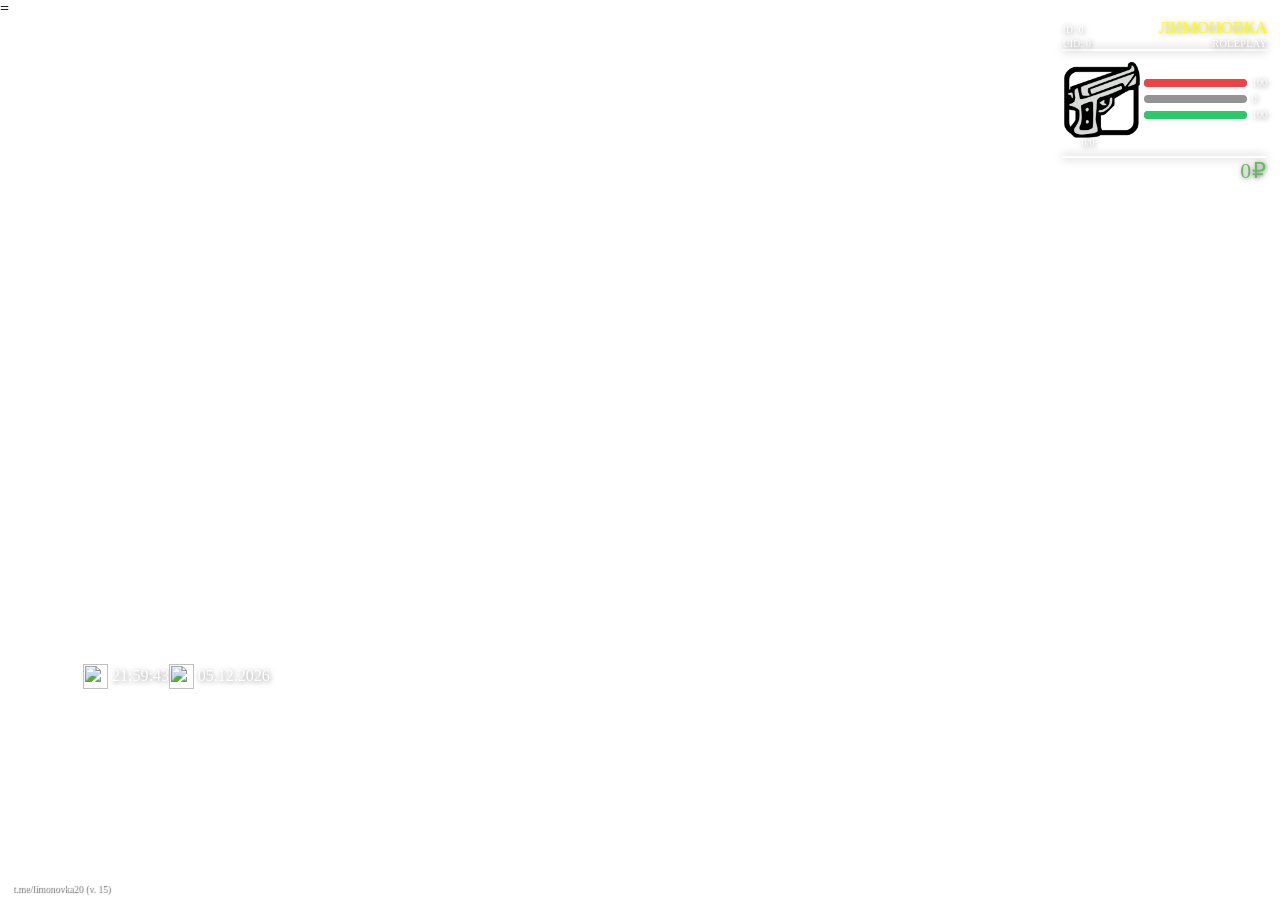
==== index.html @ 5bd0c2cc "Rename index.htm to index.html" ====
﻿=<!DOCTYPE html>
<html>
<head>
	<meta charset="utf-8">
    <link rel="stylesheet" href="style.css">
    <style>
        .hud-server-name-block { display: flex; flex-direction: column; align-items: stretch; flex: 1; }
        .hud-server-row { display: flex; align-items: baseline; justify-content: space-between; gap: 0.5vw; }
        .hud-server-id, .hud-server-uid { font-family: 'Font 700'; font-size: 0.75vw; color: #fff; text-shadow: 1px 1px 5px rgba(0,0,0,0.5); letter-spacing: 0.3px; text-align: left; flex-shrink: 0; }
        .hud-server-name { text-align: right; }
        .hud-server-number { text-align: right; }
    </style>
</head>
<body>
    <div class="hud-server-datetime">
        <div class="hud-server-time">
            <img src="img/time.png" width="25px">
            <div id="server-time">22:35</div>
        </div>
        <div class="hud-server-time">
            <img src="img/date.png" width="25px">
            <div id="server-date">10.01.2023</div>
        </div>
    </div>
    <div class="hud-container">
        <div class="hud-one-line">
            <div class="hud-server-name-block">
                <div class="hud-server-row">
                    <div id="server-id" class="hud-server-id">ID: 0</div>
                    <div class="hud-server-name">Лимоновка</div>
                </div>
                <div class="hud-server-row">
                    <div id="server-uid" class="hud-server-uid">UID: 0</div>
                    <div class="hud-server-number">ROLEPLAY</div>
                </div>
            </div>
        </div>
        <div class="hud-line"></div>
        <div class="hud-two-line">
            <div>
                <img id="fist" class="hud-server-fist" src="img/guns/24.png" width="80px">
                <div id="ammo_value_source" style="display: none;"></div>
                <div id="ammo_value" style="display: block;">0/0</div>
            </div>
            <div>
                <div class="progress-bar">
                    <progress id="hp_progress" value="100" max="100"></progress>
                    <div id="hp_value">100</div>
                </div>    
                <div class="progress-bar">
                    <progress id="arm_progress" value="0" max="100"></progress>
                    <div id="arm_value">0</div>
                </div>  
                <div class="progress-bar">
                    <progress id="run_progress" value="100" max="100"></progress>
                    <div id="run_value">100</div>
                </div>                  
            </div>
        </div>
        <div class="hud-line" style="margin-top: 15px;"></div>
        <div id="hud-money" class="hud-money">0₽</div>

        <div id="suspect-block" class="hud-suspect-block" style="display: none;">
            <div class="hud-suspect-text">Вы в розыске</div>
            <div class="hud-suspect-wanted">
                <img id="wanted_5" style="opacity: 0.5" src="img/wanted.png" width="25px">
                <img id="wanted_4" style="opacity: 0.5" src="img/wanted.png" width="25px">
                <img id="wanted_3" style="opacity: 0.5" src="img/wanted.png" width="25px">
                <img id="wanted_2" style="opacity: 0.5" src="img/wanted.png" width="25px">
                <img id="wanted_1" style="opacity: 0.5" src="img/wanted.png" width="25px">
                <img id="wanted_0" style="opacity: 0.5" src="img/wanted.png" width="25px">
            </div>
        </div>
    </div>
    <div id="server-info">t.me/limonovka20 (v. 15)</div>
    <div id="kill_list" class="kill-list" style="display: none;"></div>

    <script>
        function setText(id, text) {
            var el = document.getElementById(id);
            if (el) el.innerText = text;
        }

        function setProgress(id, value, max) {
            var el = document.getElementById(id);
            if (el) {
                el.value = value;
                if (max) el.max = max;
            }
        }

        function add_kill_list_item(name1, gunId, name2) {
            var count = document.getElementsByClassName('kill-list-item').length;
            if(count >= 5) {
                var first = document.getElementsByClassName('kill-list-item')[0];
                if(first) first.remove();
            }
            var frame = document.getElementsByClassName("kill-list")[0];
            if (!frame) return;
            var item = document.createElement('div');
            item.className = "kill-list-item";
            frame.append(item);

            var name_1 = document.createElement('div');
            name_1.innerHTML = name1 || "Неизвестный";
            name_1.className = "kill-list-player";
            item.append(name_1);

            var gun = document.createElement('img');
            gun.src = `img/guns/guns/${gunId || 0}.png`;
            gun.className = "kill-list-img";
            item.append(gun);

            var name_2 = document.createElement('div');
            name_2.innerHTML = name2 || "Неизвестный";
            name_2.className = "kill-list-player";
            item.append(name_2);
        }

        setInterval(function () {
            var d = new Date();
            var month = d.getMonth() + 1;
            setText("server-date", d.getDate().toString().padStart(2, '0') + "." + month.toString().padStart(2, '0') + "." + d.getFullYear());
            setText("server-time", d.getHours().toString().padStart(2, '0') + ":" + d.getMinutes().toString().padStart(2, '0') + ":" + d.getSeconds().toString().padStart(2, '0'));
        }, 500);

        try { cef.emit("game:hud:setComponentVisible", "interface", false); } catch(e) {}

        cef.on("update-player-info", (version, id, uid) => {
            setText("server-id", `ID: ${id}`);
            setText("server-uid", `UID: ${uid}`);
            setText("server-info", `t.me/limonovka20 (v. ${version})`);
        });

        cef.on("game:data:playerStats", (hp, max_hp, arm, breath, wanted, weapon, ammo, max_ammo, money, speed) => {
            setProgress("hp_progress", hp, max_hp || 100);
            setText("hp_value", Math.round(hp));
            setProgress("arm_progress", arm, 100);
            setText("arm_value", Math.round(arm));
            setText("hud-money", `${money}₽`);

            var fistImg = document.getElementById("fist");
            if (fistImg) fistImg.src = `img/guns/${weapon || 0}.png`;

            if (ammo > 0) {
                var srcEl = document.getElementById("ammo_value_source");
                var valEl = document.getElementById("ammo_value");
                if (srcEl) srcEl.style.display = "none";
                if (valEl) {
                    valEl.style.display = "block";
                    valEl.innerText = `${ammo} / ${max_ammo}`;
                }
            } else {
                var srcEl = document.getElementById("ammo_value_source");
                var valEl = document.getElementById("ammo_value");
                if (srcEl) srcEl.style.display = "block";
                if (valEl) valEl.style.display = "none";
            }

            var suspectBlock = document.getElementById("suspect-block");
            if (wanted > 0) {
                if (suspectBlock) suspectBlock.style.display = "block";
                for (var i = 0; i < 6; i++) {
                    var wImg = document.getElementById(`wanted_${i}`);
                    if (wImg) wImg.style.opacity = (i < wanted) ? "1" : "0.5";
                }
            } else {
                if (suspectBlock) suspectBlock.style.display = "none";
            }
        });

        cef.on("set-hud-run", (value) => {
            setProgress("run_progress", value, 100);
            setText("run_value", Math.round(value));
        });

        cef.on("show_kill_list", () => {
            var el = document.getElementById("kill_list");
            if (el) el.style.display = "block";
        });

        cef.on("hide_kill_list", () => {
            var el = document.getElementById("kill_list");
            if (el) el.style.display = "none";
        });

        cef.on("insert-to-kill", (name1, gunid, name2) => {
            add_kill_list_item(name1, gunid, name2);
        });

        cef.on("clear-kill-list", () => {
            var items = document.querySelectorAll('.kill-list-item');
            items.forEach(e => e.remove());
        });
    </script>
</body>
</html>
---- style.css ----
@font-face {
    font-family: 'Font 700';
    src: url('MuseoSansCyrl-700.ttf') format('truetype');
    font-style: normal;
}

@font-face {
    font-family: 'MuseoSansCyrl-700Italic';
    src: url('MuseoSansCyrl-700Italic.ttf') format('truetype');
    font-style: italic;
}

@font-face {
    font-family: 'Font 900';
    src: url('MuseoSansCyrl-900.ttf') format('truetype');
    font-style: normal;
}

@font-face {
    font-family: 'Gilroy-SemiboldItalic';
    src: url('Gilroy-SemiboldItalic.ttf') format('truetype');
    font-style: italic;    
}

body {
    /* background-color: #888; */
}

* {
    padding: 0;
    margin: 0;
    box-sizing: border-box;
}

.hud-container {
    margin-left: auto;
    margin-right: 1vw;
    width: 16vw;
}

.hud-one-line {
    display: flex;
    align-items: center;
    justify-content: space-between;
    width: 100%;
    gap: 0.5vw;
}

.hud-server-name {
    font-family: 'Font 900';
    font-size: 1.3vw;
    text-transform: uppercase;
    color: #ffff00;
    text-shadow: 1px 1px 5px rgba(0,0,0,0.35);
}

.hud-server-number {
    text-align: left;
    text-transform: uppercase;
    font-family: 'Font 700';
    font-size: 0.9vw;
    color: #fff;
    text-shadow: 1px 1px 5px rgba(0,0,0,0.5);
    letter-spacing: 0.3px;
}

.hud-server-roleplay {
    text-align: right;
    text-transform: uppercase;
    font-family: 'Font 700';
    color: #fff;
    text-shadow: 1px 1px 5px rgba(0,0,0,0.5);
    letter-spacing: 0.3px;
}

.hud-line {
    background-color: rgba(255, 255, 255, 0.411);
    width: 100%;
    height: 2px;
    box-shadow: 0px 0px 10px rgba(0,0,0,0.4);
}

.hud-two-line {
    margin-top: 10px;
    display: flex;
    align-items: center;
    justify-content: space-between;    
}

progress {
    background: rgba(0, 0, 0, 0.001);
    height: 8px;
    width: 9vw;
	border-radius: 10px;
}

progress::-webkit-progress-bar {
	background: rgba(0, 0, 0, 0.425);
	border-radius: 10px;
}

progress::-webkit-progress-value {
    background-color: #f04245;
	border-radius: 10px;
}

.progress-bar {
	border-radius: 10px;
    display: flex;
    align-items: center;
    margin-bottom: 5px;
}

#arm_progress::-webkit-progress-value {
	background-color: #fff;
}

#run_progress::-webkit-progress-value {
    background-color: #2bca68;
}

#hp_value, #arm_value, #run_value {
    padding-left: 5px;
    font-family: 'MuseoSansCyrl-700Italic';
    font-size: 0.8vw;
    color: #fff;
    text-shadow: 1px 1px 5px rgba(0,0,0,0.5);
}

#ammo_value {
    font-family: 'MuseoSansCyrl-700Italic';
    font-size: 0.8vw;
    position: absolute;
    margin-left: 1%;
    margin-top: -0.3%;
    color: #fff;    
    text-align: center;
    text-shadow: 1px 1px 5px rgba(0,0,0,0.5);
}

#ammo_value_source {
    position: absolute;
    margin-left: 1.5%;
    margin-top: -0.3%;
    background-image: url(img/0.png); 
    background-size: 20px; 
    width: 20px; 
    height: 20px; 
    background-repeat: none;
}

.hud-money {
    font-family: 'Gilroy-SemiboldItalic';
    color: #69b761;
    font-size: 1.7vw;
    text-shadow: 1px 1px 5px rgba(0,0,0,0.5);
    letter-spacing: 1px;
    text-align: right;
}

.hud-suspect-block {
    margin-top: 15px;
    font-family: 'Gilroy-SemiboldItalic';
    color: #fff;
    background-color: rgba(0, 0, 0, 0.425);
    padding: 10px;
    display: flex;
    justify-content: space-between;
    align-items: center;
}

.hud-server-datetime {
    position: absolute;
    bottom: 23.5%;
    left: 6.5%;
    text-shadow: 1px 1px 5px rgba(0,0,0,0.5);
    display: flex;
    color: #fff;
    width: 11.5vw;
    justify-content: space-between;
}

.hud-server-time {
    display: flex;
    align-items: center;
}

#server-time, #server-date {
    margin-left: 0.3vw;
    font-family: 'Gilroy-SemiboldItalic';
}

#server-info {
    position: absolute;
    left: 1vw;
    bottom: 0.5vw;
    font-family: 'Font 700';
    font-size: 0.75vw;
    color: rgba(255, 255, 255, 0.7);
    text-shadow: 1px 1px 1px rgba(0,0,0,0.65);
}

.kill-list {
    position: absolute;
    right: 2%;
    margin-top: 1%;
	z-index: 1000;
	color:  #252525;
}

.kill-list-item {
    min-width: 300px;
    max-width: 500px;    
    margin-top: 10px;
    display: flex;
    align-items: center;
    font-family: 'Font 700';
    color: #fff;

    text-shadow: 1px 1px 10px rgba(0,0,0,0.5);
    justify-content: space-between;
}

.kill-list-img {
    width: 40px; margin-left: 30px; margin-right: 30px;
}

@media (max-width: 1366px){
    .hud-server-number {
        text-align: left;
        text-transform: uppercase;
        font-family: 'Font 700';
        font-size: 0.8vw;
        color: #fff;
        text-shadow: 1px 1px 5px rgba(0,0,0,0.5);
        letter-spacing: 0.3px;
    }
    progress {
        background: rgba(0, 0, 0, 0.001);
        height: 8px;
        width: 8vw;
        border-radius: 10px;
    }    
    #ammo_value {
        font-family: 'MuseoSansCyrl-700Italic';
        font-size: 0.8vw;
        position: absolute;
        margin-left: 1.5%;
        margin-top: -0.3%;
        color: #fff;    
        text-align: center;
        text-shadow: 1px 1px 5px rgba(0,0,0,0.5);
    }
    
    #ammo_value_source {
        position: absolute;
        margin-left: 1.9%;
        margin-top: -0.3%;
        background-image: url(img/0.png); 
        background-size: 20px; 
        width: 20px; 
        height: 20px; 
        background-repeat: none;
    }    
    .kill-list {
        position: absolute;
        right: 3%;
        margin-top: 1%;

        font-size: 1vw;
    }    
    .kill-list-item {
        min-width: 200px;
        max-width: 400px;    
        margin-top: 10px;
        display: flex;
        align-items: center;
        font-family: 'Font 700';
        color: #fff;
    
        text-shadow: 1px 1px 10px rgba(0,0,0,0.5);
        justify-content: space-between;
    }    
    .kill-list-img {
        width: 30px; margin-left: 20px; margin-right: 20px;
    }    
}

@media (max-width: 1280px){
    .hud-server-number {
        text-align: left;
        text-transform: uppercase;
        font-family: 'Font 700';
        font-size: 0.8vw;
        color: #fff;
        text-shadow: 1px 1px 5px rgba(0,0,0,0.5);
        letter-spacing: 0.3px;
    }
    progress {
        background: rgba(0, 0, 0, 0.001);
        height: 8px;
        width: 8vw;
        border-radius: 10px;
    }    
    #ammo_value {
        font-family: 'MuseoSansCyrl-700Italic';
        font-size: 0.8vw;
        position: absolute;
        margin-left: 1.5%;
        margin-top: -0.3%;
        color: #fff;    
        text-align: center;
        text-shadow: 1px 1px 5px rgba(0,0,0,0.5);
    }
    
    #ammo_value_source {
        position: absolute;
        margin-left: 1.9%;
        margin-top: -0.3%;
        background-image: url(img/0.png); 
        background-size: 20px; 
        width: 20px; 
        height: 20px; 
        background-repeat: none;
    }    
    .kill-list {
        position: absolute;
        right: 3%;
        margin-top: 1%;

        font-size: 1vw;
    }    
    .kill-list-item {
        min-width: 200px;
        max-width: 400px;    
        margin-top: 10px;
        display: flex;
        align-items: center;
        font-family: 'Font 700';
        color: #fff;
    
        text-shadow: 1px 1px 10px rgba(0,0,0,0.5);
        justify-content: space-between;
    }    
    .kill-list-img {
        width: 30px; margin-left: 20px; margin-right: 20px;
    }
}
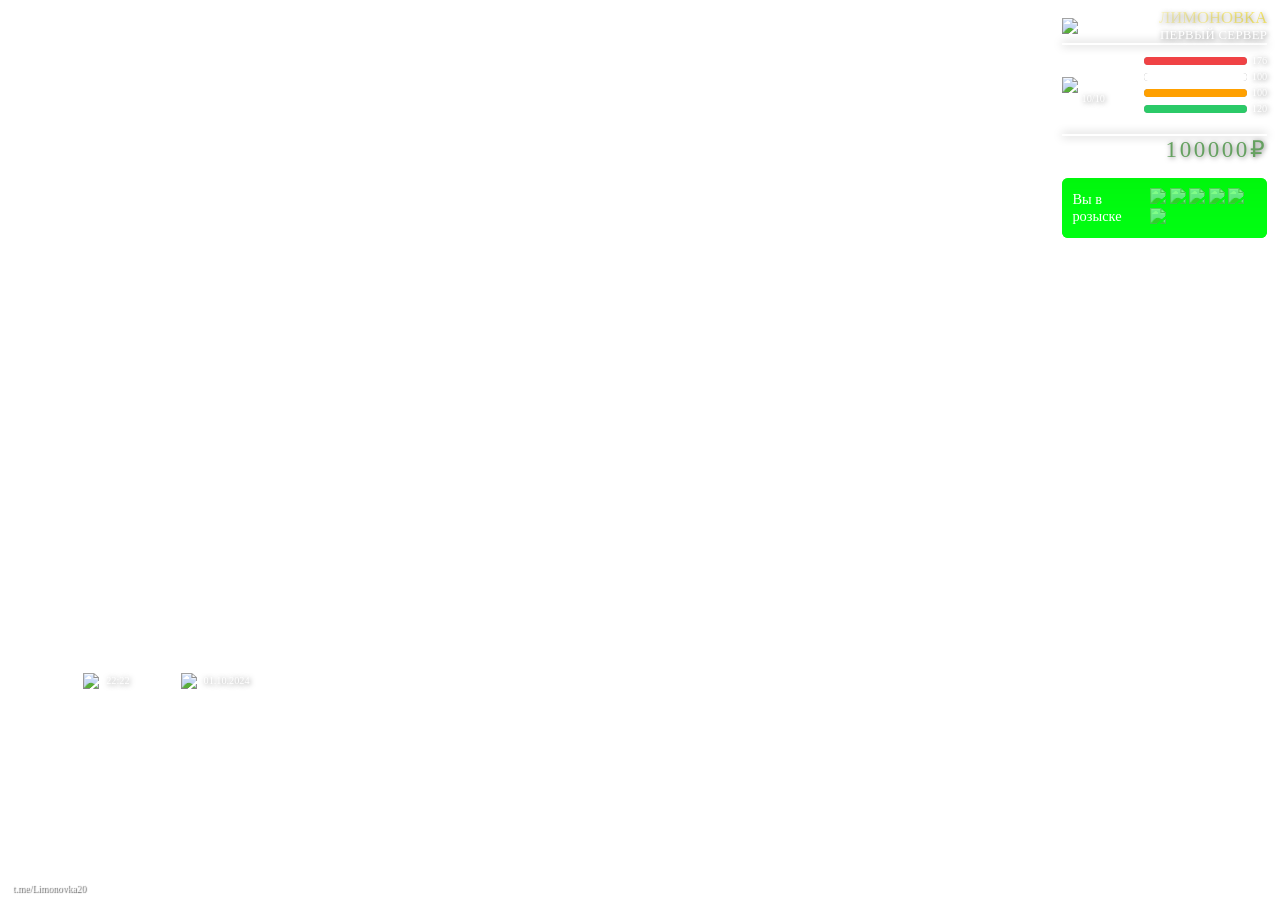
==== commit 045e7f28: "Add files via upload" ====
--- a/index.html
+++ b/index.html
@@ -1,66 +1,63 @@
-﻿=<!DOCTYPE html>
+<!DOCTYPE html>
 <html>
 <head>
 	<meta charset="utf-8">
     <link rel="stylesheet" href="style.css">
-    <style>
-        .hud-server-name-block { display: flex; flex-direction: column; align-items: stretch; flex: 1; }
-        .hud-server-row { display: flex; align-items: baseline; justify-content: space-between; gap: 0.5vw; }
-        .hud-server-id, .hud-server-uid { font-family: 'Font 700'; font-size: 0.75vw; color: #fff; text-shadow: 1px 1px 5px rgba(0,0,0,0.5); letter-spacing: 0.3px; text-align: left; flex-shrink: 0; }
-        .hud-server-name { text-align: right; }
-        .hud-server-number { text-align: right; }
-    </style>
+    <link rel="stylesheet" href="speed.css">
+    <link rel="stylesheet" href="notify.css">
+    <link rel="stylesheet" href="dialog.css">
+    <link rel="stylesheet" href="spectate.css">
 </head>
 <body>
     <div class="hud-server-datetime">
         <div class="hud-server-time">
-            <img src="img/time.png" width="25px">
-            <div id="server-time">22:35</div>
+            <img src="img\time.png" width="25px">
+            <div id="server-time">22:22</div>
         </div>
         <div class="hud-server-time">
-            <img src="img/date.png" width="25px">
-            <div id="server-date">10.01.2023</div>
+            <img src="img\date.png" width="25px">
+            <div id="server-date">01.10.2024</div>
         </div>
     </div>
     <div class="hud-container">
         <div class="hud-one-line">
+            <img class="hud-server-logo" src="img\logo.png">
             <div class="hud-server-name-block">
-                <div class="hud-server-row">
-                    <div id="server-id" class="hud-server-id">ID: 0</div>
-                    <div class="hud-server-name">Лимоновка</div>
-                </div>
-                <div class="hud-server-row">
-                    <div id="server-uid" class="hud-server-uid">UID: 0</div>
-                    <div class="hud-server-number">ROLEPLAY</div>
-                </div>
+        <div class="hud-server-name">Лимоновка</div>
+                <div class="hud-server-number">Первый сервер
+             </div>
             </div>
         </div>
         <div class="hud-line"></div>
         <div class="hud-two-line">
             <div>
-                <img id="fist" class="hud-server-fist" src="img/guns/24.png" width="80px">
+                <img id="fist" class="hud-server-fist" src="img\guns\24.png" width="80px">
                 <div id="ammo_value_source" style="display: none;"></div>
-                <div id="ammo_value" style="display: block;">0/0</div>
+                <div id="ammo_value" style="display: block;">10/10</div>
             </div>
             <div>
                 <div class="progress-bar">
-                    <progress id="hp_progress" value="100" max="100"></progress>
-                    <div id="hp_value">100</div>
+                    <progress id="hp_progress" value="176" max="176"></progress>
+                    <div id="hp_value">176</div>
                 </div>    
                 <div class="progress-bar">
-                    <progress id="arm_progress" value="0" max="100"></progress>
-                    <div id="arm_value">0</div>
+                    <progress id="arm_progress" value="100" max="100"></progress>
+                    <div id="arm_value">100</div>
+                </div>
+                <div class="progress-bar">
+                    <progress id="eat_progress" value="100" max="100"></progress>
+                    <div id="eat_value">100</div>
                 </div>  
                 <div class="progress-bar">
-                    <progress id="run_progress" value="100" max="100"></progress>
-                    <div id="run_value">100</div>
-                </div>                  
+                    <progress id="run_progress" value="120" max="120"></progress>
+                    <div id="run_value">120</div>
+                </div>                 
             </div>
         </div>
         <div class="hud-line" style="margin-top: 15px;"></div>
-        <div id="hud-money" class="hud-money">0₽</div>
+        <div id="hud-money" class="hud-money">100000₽</div>
 
-        <div id="suspect-block" class="hud-suspect-block" style="display: none;">
+        <div id="suspect-block" class="hud-suspect-block">
             <div class="hud-suspect-text">Вы в розыске</div>
             <div class="hud-suspect-wanted">
                 <img id="wanted_5" style="opacity: 0.5" src="img/wanted.png" width="25px">
@@ -71,127 +68,119 @@
                 <img id="wanted_0" style="opacity: 0.5" src="img/wanted.png" width="25px">
             </div>
         </div>
+
+        <div id="notify-right-bock" style="display: none;">
+            <div id="notify-bock-text"></div>
+            <img src="img\notify\bock\notify1.png" width="30px" id="notify-right-img">
+        </div>        
     </div>
-    <div id="server-info">t.me/limonovka20 (v. 15)</div>
-    <div id="kill_list" class="kill-list" style="display: none;"></div>
+    <div id="server-info">t.me/Limonovka20</div>
+    <div id="kill_list" class="kill-list">
+    </div>
+    <div id="capture-kill" style="display: none"></div>
+    <div id="capture-info" style="display: none;">
+        <div class="capture-one-command">
+            <div class="capture-score" style="padding-right: 10px;" id="score-one">2</div>
+            <div class="capture-name" id="name-one">Хукнет</div>
+        </div>
+        <div class="capture-center">
+            <div id="capture-time">10:00</div>
+            <div id="capture-time-text">продлений: 2</div>
+        </div>
+        <div class="capture-one-command">
+            <div class="capture-name" style="padding-right: 10px;" id="name-two">Хукнет</div>
+            <div class="capture-score" id="score-two">0</div>
+        </div>        
+    </div>
+    <div id="speed-car" style="display: none;">
+        <img id="speed-back" src="img\speed_back.png" width="500px" alt="">
+        <div id="speed-text">100<div class="kmh">км/ч</div></div>
 
-    <script>
-        function setText(id, text) {
-            var el = document.getElementById(id);
-            if (el) el.innerText = text;
-        }
-
-        function setProgress(id, value, max) {
-            var el = document.getElementById(id);
-            if (el) {
-                el.value = value;
-                if (max) el.max = max;
-            }
-        }
-
-        function add_kill_list_item(name1, gunId, name2) {
-            var count = document.getElementsByClassName('kill-list-item').length;
-            if(count >= 5) {
-                var first = document.getElementsByClassName('kill-list-item')[0];
-                if(first) first.remove();
-            }
-            var frame = document.getElementsByClassName("kill-list")[0];
-            if (!frame) return;
-            var item = document.createElement('div');
-            item.className = "kill-list-item";
-            frame.append(item);
-
-            var name_1 = document.createElement('div');
-            name_1.innerHTML = name1 || "Неизвестный";
-            name_1.className = "kill-list-player";
-            item.append(name_1);
-
-            var gun = document.createElement('img');
-            gun.src = `img/guns/guns/${gunId || 0}.png`;
-            gun.className = "kill-list-img";
-            item.append(gun);
-
-            var name_2 = document.createElement('div');
-            name_2.innerHTML = name2 || "Неизвестный";
-            name_2.className = "kill-list-player";
-            item.append(name_2);
-        }
-
-        setInterval(function () {
-            var d = new Date();
-            var month = d.getMonth() + 1;
-            setText("server-date", d.getDate().toString().padStart(2, '0') + "." + month.toString().padStart(2, '0') + "." + d.getFullYear());
-            setText("server-time", d.getHours().toString().padStart(2, '0') + ":" + d.getMinutes().toString().padStart(2, '0') + ":" + d.getSeconds().toString().padStart(2, '0'));
-        }, 500);
-
-        try { cef.emit("game:hud:setComponentVisible", "interface", false); } catch(e) {}
-
-        cef.on("update-player-info", (version, id, uid) => {
-            setText("server-id", `ID: ${id}`);
-            setText("server-uid", `UID: ${uid}`);
-            setText("server-info", `t.me/limonovka20 (v. ${version})`);
-        });
-
-        cef.on("game:data:playerStats", (hp, max_hp, arm, breath, wanted, weapon, ammo, max_ammo, money, speed) => {
-            setProgress("hp_progress", hp, max_hp || 100);
-            setText("hp_value", Math.round(hp));
-            setProgress("arm_progress", arm, 100);
-            setText("arm_value", Math.round(arm));
-            setText("hud-money", `${money}₽`);
-
-            var fistImg = document.getElementById("fist");
-            if (fistImg) fistImg.src = `img/guns/${weapon || 0}.png`;
-
-            if (ammo > 0) {
-                var srcEl = document.getElementById("ammo_value_source");
-                var valEl = document.getElementById("ammo_value");
-                if (srcEl) srcEl.style.display = "none";
-                if (valEl) {
-                    valEl.style.display = "block";
-                    valEl.innerText = `${ammo} / ${max_ammo}`;
-                }
-            } else {
-                var srcEl = document.getElementById("ammo_value_source");
-                var valEl = document.getElementById("ammo_value");
-                if (srcEl) srcEl.style.display = "block";
-                if (valEl) valEl.style.display = "none";
-            }
-
-            var suspectBlock = document.getElementById("suspect-block");
-            if (wanted > 0) {
-                if (suspectBlock) suspectBlock.style.display = "block";
-                for (var i = 0; i < 6; i++) {
-                    var wImg = document.getElementById(`wanted_${i}`);
-                    if (wImg) wImg.style.opacity = (i < wanted) ? "1" : "0.5";
-                }
-            } else {
-                if (suspectBlock) suspectBlock.style.display = "none";
-            }
-        });
-
-        cef.on("set-hud-run", (value) => {
-            setProgress("run_progress", value, 100);
-            setText("run_value", Math.round(value));
-        });
-
-        cef.on("show_kill_list", () => {
-            var el = document.getElementById("kill_list");
-            if (el) el.style.display = "block";
-        });
-
-        cef.on("hide_kill_list", () => {
-            var el = document.getElementById("kill_list");
-            if (el) el.style.display = "none";
-        });
-
-        cef.on("insert-to-kill", (name1, gunid, name2) => {
-            add_kill_list_item(name1, gunid, name2);
-        });
-
-        cef.on("clear-kill-list", () => {
-            var items = document.querySelectorAll('.kill-list-item');
-            items.forEach(e => e.remove());
-        });
-    </script>
+        <div class="indicators">
+            <!-- <img src="img/speed/engine.png" alt=""> -->
+            <!-- <img style="filter: grayscale(1000%);" src="img/speed/engine.png" alt=""> -->
+            <div class="indication-container">
+                <img src="img\speed\health.png" alt="">
+                <div class="indicator-text" id="chealth">82 %</div>
+            </div>
+            <div class="indication-container" style="margin-left: 0.5vw;">
+                <img src="img\speed\fuel.png" alt="">
+                <div class="indicator-text" id="fuel">100 л</div>
+            </div>
+            <div class="indication-container" style="margin-left: 1.2vw;">
+                <img src="img\speed\icon.png" alt="">
+                <div class="indicator-text" id="icon-car">0002954 км</div>
+            </div>            
+        </div>         
+        <div class="icon-key">
+            <img id="key" src="img\speed\key.png" alt="">
+        </div>            
+        <div class="icon-lights">
+            <img id="light" src="img\speed\lights.png" alt="">
+        </div>             
+        <div class="icon-lock">
+            <img id="lock" src="img\speed\lock.png" alt="">
+        </div>             
+        <div class="icon-engine">
+            <img id="engine" src="img\speed\engine.png" alt="">
+        </div>
+    </div>
+    <div id="notify-center" style="display: none;">
+        <img src="img\notify\icon1.png" id="notify-center-img" alt="">
+        <div id="notify-center-text"></div>
+    </div>
+    <div id="notify-bock-frame">                     
+    </div>           
+    <div id="key-help" style="display: none;">
+        <div id="key-help-name">Пробел</div>
+        <div id="key-help-text">Bзять рабочий транспорт</div>
+    </div>
+    <div id="spectate-menu" style="display: none;">
+        <div class="dialogHeader">Панель наблюдения</div>
+        <div id="spectate-menu-row">
+            <div id="spectate-menu-row-name">Никнейм [UID, ID]</div>
+            <div class="spectate-menu-row-value" id="spectate-player-1">Anton Basov [#11248, 48 ID]</div>
+        </div>
+        <div id="spectate-menu-row">
+            <div id="spectate-menu-row-name">Ping</div>
+            <div class="spectate-menu-row-value" id="spectate-player-2">30 ms</div>
+        </div>        
+        <div id="spectate-menu-row">
+            <div id="spectate-menu-row-name">FPS</div>
+            <div class="spectate-menu-row-value" id="spectate-player-3">29</div>
+        </div>             
+        <div id="spectate-menu-row">
+            <div id="spectate-menu-row-name">Состояние</div>
+            <div class="spectate-menu-row-value" id="spectate-player-4">1</div>
+        </div>  
+        <div id="spectate-menu-row">
+            <div id="spectate-menu-row-name">Здоровье</div>
+            <div class="spectate-menu-row-value" id="spectate-player-5">100.0 HP</div>
+        </div>     
+        <div id="spectate-menu-row">
+            <div id="spectate-menu-row-name">Броня</div>
+            <div class="spectate-menu-row-value" id="spectate-player-6">100.0 ARM</div>
+        </div>    
+        <div id="spectate-menu-row">
+            <div id="spectate-menu-row-name">VW / INT</div>
+            <div class="spectate-menu-row-value" id="spectate-player-7">6 / 0</div>
+        </div>         
+        <div id="spectate-menu-row">
+            <div id="spectate-menu-row-name">Позиция</div>
+            <div class="spectate-menu-row-value" id="spectate-player-8">0.0, 0.0, 0.0</div>
+        </div>                   
+        <div id="spectate-menu-row">
+            <div id="spectate-menu-row-name">Скорость</div>
+            <div class="spectate-menu-row-value" id="spectate-player-9">0 км/ч</div>
+        </div>                     
+        <div id="spectate-menu-row">
+            <div id="spectate-menu-row-name">Время [МСК]</div>
+            <div class="spectate-menu-row-value" id="spectate-player-10">04.02.2023 12:36:31</div>
+        </div>                 
+    </div>
+    <div id="fps" style="display: none;">30 FPS</div>
+    <script src="arbuzovka-hash.js"></script>
+    <script src="js\dialog.js"></script>
+    <script src="js\spectate.js"></script>
 </body>
-</html>
+</html>
--- a/style.css
+++ b/style.css
@@ -22,8 +22,14 @@
     font-style: italic;    
 }
 
+@font-face {
+    font-family: 'Proxima Nova Bold';
+    src: url('ProximaNova-Bold.ttf') format('truetype');
+    font-style: italic;    
+}
+
 body {
-    /* background-color: #888; */
+    /*background-color: #888;
 }
 
 * {
@@ -33,41 +39,46 @@
 }
 
 .hud-container {
+    /* position: absolute; */
+    /* right: 1%; */
     margin-left: auto;
     margin-right: 1vw;
     width: 16vw;
+    /* margin: 20px; */
 }
 
 .hud-one-line {
     display: flex;
     align-items: center;
     justify-content: space-between;
-    width: 100%;
-    gap: 0.5vw;
 }
 
 .hud-server-name {
-    font-family: 'Font 900';
+    font-family: 'Gilroy-SemiboldItalic';
     font-size: 1.3vw;
     text-transform: uppercase;
-    color: #ffff00;
+    color: transparent;
+    background-image: linear-gradient(90deg, #FFF9C4, #FFF176, #FFEE58, #FFF9C4);
+    -webkit-background-clip: text;
+    background-clip: text;
+    background-size: 300px 300px;
+    background-position: 0 0;
+    animation: bp 2s infinite linear;
     text-shadow: 1px 1px 5px rgba(0,0,0,0.35);
 }
+@keyframes bp {
+    from {
+      background-position-x: 0px;
+    }
+    to {
+      background-position-x: 300px;
+    }
+}
 
 .hud-server-number {
-    text-align: left;
-    text-transform: uppercase;
-    font-family: 'Font 700';
-    font-size: 0.9vw;
-    color: #fff;
-    text-shadow: 1px 1px 5px rgba(0,0,0,0.5);
-    letter-spacing: 0.3px;
-}
-
-.hud-server-roleplay {
     text-align: right;
     text-transform: uppercase;
-    font-family: 'Font 700';
+    font-family: 'Gilroy-SemiboldItalic';
     color: #fff;
     text-shadow: 1px 1px 5px rgba(0,0,0,0.5);
     letter-spacing: 0.3px;
@@ -90,7 +101,7 @@
 progress {
     background: rgba(0, 0, 0, 0.001);
     height: 8px;
-    width: 9vw;
+    width: 10vw;
 	border-radius: 10px;
 }
 
@@ -115,11 +126,22 @@
 	background-color: #fff;
 }
 
+.progress-bar {
+	border-radius: 10px;
+    display: flex;
+    align-items: center;
+    margin-bottom: 5px;
+}
+
+#eat_progress::-webkit-progress-value {
+	background-color: #ffa000;
+}
+
 #run_progress::-webkit-progress-value {
     background-color: #2bca68;
 }
 
-#hp_value, #arm_value, #run_value {
+#hp_value, #arm_value, #eat_value, #run_value {
     padding-left: 5px;
     font-family: 'MuseoSansCyrl-700Italic';
     font-size: 0.8vw;
@@ -151,10 +173,10 @@
 
 .hud-money {
     font-family: 'Gilroy-SemiboldItalic';
-    color: #69b761;
-    font-size: 1.7vw;
+    color: #65a160;
+    font-size: 1.8vw;
     text-shadow: 1px 1px 5px rgba(0,0,0,0.5);
-    letter-spacing: 1px;
+    letter-spacing: 2.5px;
     text-align: right;
 }
 
@@ -162,11 +184,38 @@
     margin-top: 15px;
     font-family: 'Gilroy-SemiboldItalic';
     color: #fff;
-    background-color: rgba(0, 0, 0, 0.425);
+    font-size: 1.6vh;
+    border-radius: 6px;
+    background: rgb(0, 230, 0);
+    box-shadow: 0 -200px 100px -120px rgba(0, 255, 19, 1) inset;
+    animation: RosiskNaCef 1s infinite;
     padding: 10px;
     display: flex;
     justify-content: space-between;
     align-items: center;
+    align-content: center;
+}
+@keyframes RosiskNaCef {
+  50% {
+    background: rgba(167, 255, 0, 1);
+    box-shadow: 0 -200px 100px -100px rgba(1, 92, 24, 0.89) inset;
+  }
+}
+#wanted_5, #wanted_4, #wanted_3, #wanted_2, #wanted_1, #wanted_0 {
+    width: 1.2vw;
+}
+
+#notify-right-bock {
+    display: flex;
+    align-items: center;
+    justify-content: space-between;
+    margin-top: 0.7vw;
+    color: #fff;
+    font-family: 'Font 700';
+    font-size: 0.7vw;
+    padding: 10px;
+    border-radius: 6px;
+    background: linear-gradient(to right, #7b78a7, #645fa421);
 }
 
 .hud-server-datetime {
@@ -187,7 +236,7 @@
 
 #server-time, #server-date {
     margin-left: 0.3vw;
-    font-family: 'Gilroy-SemiboldItalic';
+    font-family: 'Font 700';
 }
 
 #server-info {
@@ -225,15 +274,75 @@
     width: 40px; margin-left: 30px; margin-right: 30px;
 }
 
-@media (max-width: 1366px){
+#capture-info {
+    display: flex;
+    justify-content: space-between;
+    background-color: #fff;
+    padding: 15px 25px;
+    /* border-radius: 10px; */
+    align-items: center;
+    box-shadow: 0px 0px 10px rgba(0,0,0,0.4);    
+    font-family: 'Font 700';
+    border-radius: 10px;
+    margin: 0;
+    position: absolute;
+    bottom: 1%;
+    left: 50%;
+    margin-right: -50%;
+    transform: translate(-50%, -50%);
+    width: 28vw;
+}
+
+.capture-one-command {
+    display: flex;
+    align-items: center;
+}
+
+.capture-center {
+    text-align: center;
+    font-size: 1vw;
+}
+
+#capture-time {
+    font-family: 'Font 900';
+}
+
+#capture-time-text {
+    font-size: 0.85vw;
+    color: rgba(0, 0, 0, 0.5);
+    letter-spacing: -0.5px;
+}
+
+.capture-name {
+    text-transform: uppercase;
+    font-family: 'Font 700';
+    font-size: 0.85vw;
+    color: rgba(0, 0, 0, 0.5);
+}
+
+.capture-score {
+    font-family: 'Font 900';
+    font-size: 1.5vw;
+    color: #f2143d;
+    text-shadow: 1px 1px 3px rgba(0,0,0,0.235);    
+}
+
+@media (max-height: 768px){
+    .hud-server-datetime {
+        width: 11.5vw;
+        font-size: 0.8vw;
+    } 
+    .hud-server-time img {
+        width: 1.5vw;
+    }
     .hud-server-number {
-        text-align: left;
+        text-align: right;
         text-transform: uppercase;
         font-family: 'Font 700';
-        font-size: 0.8vw;
         color: #fff;
         text-shadow: 1px 1px 5px rgba(0,0,0,0.5);
         letter-spacing: 0.3px;
+        font-size: 1vw;
     }
     progress {
         background: rgba(0, 0, 0, 0.001);
@@ -262,6 +371,9 @@
         height: 20px; 
         background-repeat: none;
     }    
+    .hud-server-logo {
+        width: 60px;
+    }
     .kill-list {
         position: absolute;
         right: 3%;
@@ -287,14 +399,21 @@
 }
 
 @media (max-width: 1280px){
+    .hud-server-datetime {
+        width: 13vw;
+        font-size: 0.8vw;
+    } 
+    .hud-server-time img {
+        width: 1.5vw;
+    }
     .hud-server-number {
-        text-align: left;
+        text-align: right;
         text-transform: uppercase;
         font-family: 'Font 700';
-        font-size: 0.8vw;
         color: #fff;
         text-shadow: 1px 1px 5px rgba(0,0,0,0.5);
         letter-spacing: 0.3px;
+        font-size: 1vw;
     }
     progress {
         background: rgba(0, 0, 0, 0.001);
@@ -323,6 +442,8 @@
         height: 20px; 
         background-repeat: none;
     }    
+    .hud-server-logo {);        width: 60px;
+    }
     .kill-list {
         position: absolute;
         right: 3%;
@@ -345,4 +466,35 @@
     .kill-list-img {
         width: 30px; margin-left: 20px; margin-right: 20px;
     }
+}
+
+#capture-kill {
+
+
+    background-color: rgba(219, 67, 67, 0.795);
+    padding: 10px 25px;
+
+    box-shadow: 0px 0px 10px rgba(0,0,0,0.4);    
+    font-family: 'Font 700';
+    border-radius: 10px;
+    margin: 0;
+    position: absolute;
+    bottom: 12%;
+    color: #FFF;
+    font-size: 0.7vw;
+    letter-spacing: 0.5px;
+    left: 50%;
+    text-align: center;
+    margin-right: -50%;
+    transform: translate(-50%, -50%);
+    width: 28vw;
+}
+
+#fps {
+    position: absolute;
+    font-family: 'Proxima Nova Bold';
+    left: 0.2vw;
+    top: 0;
+    font-size: 0.95vw;
+    text-shadow: 0px 0px 4px rgba(0, 0, 0, 0.3);
 }
--- a/speed.css
+++ b/speed.css
@@ -0,0 +1,170 @@
+#speed-car {
+    position: absolute;
+    right: 0.05vw;
+    bottom: 0.05vw;
+}
+
+#speed-text {
+    font-family: 'Font 700';
+    color: #ffffff;
+    position: absolute;
+    right: 4vw;
+    bottom: 4.8vw;
+    font-size: 2.5vw;
+    text-align: center;
+    line-height: 1.5vw;
+}
+
+.kmh {
+    font-size: 0.85vw;
+    color: rgba(255, 255, 255, 0.384);
+}
+
+.indicators {
+    position: absolute;
+    bottom: 1.3vw;
+    left: 0.9vw;
+}
+
+.indication-container {
+    margin-top: 0.7vw;
+    display: flex;
+    align-items: center;
+    font-family: 'Font 700';
+    color: #fff;
+}
+
+#speed-back {
+    width: 30vw;
+}
+
+.icon-engine, .icon-lock, .icon-key, .icon-lights {
+    position: absolute;
+}
+
+@media (max-width: 1920px){
+    #speed-text {
+        right: 4vw;
+        bottom: 4.8vw;
+        width: 100px;
+        font-size: 2.5vw;
+    } 
+    .indicators {
+        bottom: 1.3vw;
+        left: 0.9vw;
+    }
+    .icons-speed {
+        bottom: 2vw;
+        right: 12.5vw;
+    }
+    .icon-engine {
+        bottom: 1vw;
+        right: 11.8vw;
+    }
+    .icon-lock {
+        bottom: 7.2vw;
+        right: 13vw;
+    }
+    .icon-lights {
+        bottom: 12.5vw;
+        right: 9vw;
+    }
+    .icon-key {
+        bottom: 13vw;
+        right: 2vw;
+    }
+}
+
+@media(max-width: 1366px){
+    #speed-text {
+        right: 4vw;
+        bottom: 4.8vw;
+        width: 70px;
+        font-size: 2.8vw;
+    }     
+    .indicators {
+        bottom: 1.3vw;
+        left: 0.9vw;
+        font-size: 1.1vw;
+    }
+    .indicators img {
+        width: 2.7vw;
+    }
+    .icons-speed {
+        bottom: 2vw;
+        right: 12.5vw;
+    }
+    .icon-engine {
+        bottom: 1vw;
+        right: 11.8vw;
+    }
+    .icon-lock {
+        bottom: 7.2vw;
+        right: 13vw;
+    }
+    .icon-lights {
+        bottom: 12.65vw;
+        right: 9vw;
+    }
+    .icon-key {
+        bottom: 13vw;
+        right: 2vw;
+    }    
+    .icon-key img {
+        width: 2.5vw;
+    }
+    .icon-lights img {
+        width: 2.5vw;
+    }
+    .icon-lock img {
+        width: 2.5vw;
+    }
+    .icon-engine img {
+        width: 2.5vw;
+    }            
+}
+
+@media (max-width: 1280px){
+    #speed-text {
+        right: 4vw;
+        width: 65px;
+        bottom: 4.8vw;
+        font-size: 2.8vw;
+    }     
+    .indicators {
+        bottom: 1.3vw;
+        left: 0.9vw;
+        font-size: 1.1vw;
+    }
+    .indicators img {
+        width: 2.7vw;
+    }
+    .icon-engine {
+        bottom: 1vw;
+        right: 11.8vw;
+    }
+    .icon-lock {
+        bottom: 7.2vw;
+        right: 13vw;
+    }
+    .icon-lights {
+        bottom: 12.65vw;
+        right: 9vw;
+    }
+    .icon-key {
+        bottom: 13vw;
+        right: 2vw;
+    }    
+    .icon-key img {
+        width: 2.5vw;
+    }
+    .icon-lights img {
+        width: 2.5vw;
+    }
+    .icon-lock img {
+        width: 2.5vw;
+    }
+    .icon-engine img {
+        width: 2.5vw;
+    }        
+}
--- a/notify.css
+++ b/notify.css
@@ -0,0 +1,104 @@
+/* body {
+    background: url(img/notify/back.jpg);
+    background-size: cover;
+} */
+  
+#notify-center {
+    font-family: 'Font 900';
+    color: #00b7ce;
+    font-size: 0.9vw;
+    user-select: none;
+    margin: 0;
+    position: absolute;
+    top: 60%;
+    left: 50%;
+    margin-right: -50%;
+    transform: translate(-50%, -50%);
+    max-width: 600px;
+    width: auto;
+    overflow: hidden;
+    display: flex;
+    justify-content: center;
+    padding: 10px;
+    align-items: center;
+    align-content: center;
+    flex-direction: column;
+    /* filter: drop-shadow(0 1px 10px rgba(0, 0, 0, .5)); */
+}
+
+#notify-center-img {
+    width: 3.9vw;
+    filter: drop-shadow(0 1px 10px rgba(0, 0, 0, .5));
+}
+
+#notify-center-text {
+    text-shadow: 0px 0px 10px rgba(0, 0, 0, 0.592);
+}
+
+#notify-bock-frame {
+    position: absolute;
+    bottom: 26.5%;
+    left: 6.5%;
+    color: #fff;
+    min-width: 14vw;
+    max-width: 16vw;
+}
+
+.notify-bock {
+    display: flex;
+    align-items: center;
+    /* justify-content: space-between; */
+    margin-top: 0.7vw;
+    color: #fff;
+    font-family: 'Font 700';
+    font-size: 0.7vw;
+    /* padding: 10px; */
+    border-radius: 6px;
+    background: linear-gradient(to right, #7aa778, #7aa7781a);
+}
+
+#notify-text {
+    margin-left: 0.5vw;
+} 
+
+#background-png-notify {
+    background-color: rgba(0, 0, 0, 0.418);
+    /* width: 100px; */
+    padding: 7px;
+    border-radius: 6px;
+}
+
+#key-help {
+    font-family: 'Proxima Nova Bold';
+    font-size: 1.2vw;
+    user-select: none;
+    color: #fff;
+    margin: 0;
+    position: absolute;
+    top: 90%;
+    left: 50%;
+    margin-right: -50%;
+    transform: translate(-50%, -50%);
+    max-width: 600px;
+    width: auto;
+    overflow: hidden;
+    display: flex;
+    justify-content: center;
+    padding: 10px;
+    align-items: center;
+    filter: drop-shadow(0 1px 15px rgba(0, 0, 0, 0.847));
+    align-content: center;
+    text-transform: uppercase;
+    border-bottom: 2px solid rgb(255, 255, 255);
+}
+
+#key-help-name {
+    background-color: rgba(0, 0, 0, 0.833);
+    padding: 3px 10px;
+    margin-right: 0.5vw;
+    font-size: 1.3vw;
+}
+
+#key-help-text {
+    letter-spacing: 1px;
+}
--- a/dialog.css
+++ b/dialog.css
@@ -0,0 +1,203 @@
+@font-face {
+    font-family: 'Gotham Pro';
+    src: url('./fonts/ProximaNova-Bold.ttf') format('truetype');
+    font-weight: bold;
+    font-style: normal;
+}
+
+@font-face {
+    font-family: 'Gotham Pro';
+    src: url('./fonts/ProximaNova-Extrabld.ttf') format('truetype');
+    font-weight: 800;
+    font-style: normal;
+}
+
+@font-face {
+    font-family: 'Gotham Pro';
+    src: url('./fonts/ProximaNova-Semibold.ttf') format('truetype');
+    font-weight: 600;
+    font-style: normal;
+}
+
+body {
+    background-size: cover;
+	overflow-x: none;
+}
+
+#dialog_container {
+	font-family: 'Gotham Pro';
+	color: #fff;
+	letter-spacing: -0.2px;
+	font-size: 0.82vw;
+	background: #fcfcfc;
+    margin: 0;
+    position: absolute;
+    top: 50%;
+    left: 50%;
+    margin-right: -50%;
+    transform: translate(-50%, -50%);
+    padding: 1vw 1.5vw;
+    min-width: 20vh;
+    max-width: 100vh;
+    width: auto;
+	border-radius: 0.7vw;
+}
+
+.dialogHeader {
+	font-size: 1.2vw;
+	color: #f2133f;
+	font-family: 'Gotham Pro';
+	/* text-align: center; */
+	letter-spacing: -0.5px;
+	margin-bottom: 15px;
+}
+
+.buttons {
+	margin-top: 15px;
+	display: flex;
+	justify-content: center;
+	user-select: none;
+}
+
+.clickBtn {
+	background: #ecf0f1;
+	padding: 10px 14px;
+	margin-right: 5px;
+	margin-left: 5px;
+    color: #303030;
+	opacity: 1;
+	border-radius: 6px;
+	font-family: 'Gotham Pro';
+	font-size: 0.95vw;
+	transition: opacity 0.5s;
+	/* width: 120px; */
+    width: 100%;
+	text-align: center;
+}
+
+.clickBtn:hover { background: #f2133f; color: #fff; }
+
+.dialog_input {
+	width: 100%;
+	background-color: #fff;
+	outline: 0;
+	border: 1px solid rgba(58, 58, 58, 0.2);
+	font-family: 'Proxima Nova Sm';
+	padding: 10px 10px;
+	margin-top: 10px;
+	/* border-radius: 5px; */
+	letter-spacing: -0.5px;
+	font-size: 0.85vw;
+	color: #255225;
+}
+
+.dialogItem {
+	background-color: #fff;
+	/* margin-bottom: 5px; */
+	border: 1px solid rgba(30, 30, 30, 0.164);
+    border-bottom: 0;
+	padding: 11px 15px;
+	text-align: center;
+	min-width: 320px;
+    color: #252525;
+	/* border-radius: 5px; */
+	font-family: 'Gotham Pro';
+	letter-spacing: -0.5px;
+	font-size: 15px;
+
+	transition: 0.3s;
+}
+
+.dialogItem:last-child {
+    border-bottom: 1px solid rgba(30, 30, 30, 0.164);
+}
+
+.dialogItem:hover {
+    background-color: rgba(49, 49, 49, 0.075);
+	/*color: #fff;*/
+}
+
+.tablist_headers {
+    display: flex;
+    flex-direction: row;
+    justify-content: space-between;
+    align-items: center;
+    text-align: center;
+    align-self: end;
+}
+
+.dialogItemHeader {
+    margin-left: 10px;
+    min-width: 200px;
+    margin-right: 10px;
+}
+
+.styleDialogTablist {
+    padding-left: 10px;
+    padding-right: 10px;
+    font-size: 0.85vw;
+    color: #000;
+    letter-spacing: -0.5px;
+    opacity: 0.6;
+    text-transform: uppercase;
+    border-radius: 9px;
+
+    transition: 0.5s;
+    margin-bottom: 10px;
+}
+
+.dialogText {
+	max-height: 500px;
+	width: 100%;
+    margin-bottom: 5px;
+    color: #252525;
+	font-family: 'Gotham Pro';
+    overflow-y: auto;  
+}
+
+span {
+	color: var(--i);
+	transition: 0.4s;
+}
+
+.dialogItem:hover span {
+  color: var(--g);
+}
+
+::-webkit-scrollbar {
+    position: absolute;
+    width: 3px;       
+    right: 0;      
+}
+
+::-webkit-scrollbar-track {
+    background: rgba(35, 36, 40, 0.15);     
+}
+
+::-webkit-scrollbar-thumb {
+    background-color: rgba(255, 255, 255, 0.5);  
+}
+
+.active_text {
+	color: #fff;
+	/*color: var(--b);*/
+}
+
+.white_back {
+	background-color: #f2133f;
+	color: #fff;
+	border: 1px solid #f2133f;
+}
+
+.white_back:hover {
+    background-color: #f2133f;
+}
+
+.white_back:hover span {
+  color: #fff;
+}
+
+.noback {
+	background: none;
+	border: 0;
+}
--- a/spectate.css
+++ b/spectate.css
@@ -0,0 +1,34 @@
+#spectate-menu {
+    font-family: Proxima Nova Sm;
+    position: absolute;
+
+    bottom: 5%;
+    /* top: /5%; */
+    background-color: #fcfcfc;
+    width: 20vw;
+    font-size: 0.95vw;
+    border-radius: 0.6vw;
+    right: 1%;
+    padding: 1vw 1.2vw;
+}
+
+#spectate-menu-row {
+    background-color: #f5f6f7;
+    display: flex;
+    font-size: 0.75vw;
+    border-radius: 0.2vw;
+    margin-top: 0.3vw;
+    justify-content: space-between;
+    padding: 0.5vw 0.7vw;
+    border: 1px solid rgba(0, 0, 0, 0.15);
+    /* border-bottom: 0; */
+}
+
+#spectate-menu-row:last-child {
+    border-bottom: 1px solid rgba(0, 0, 0, 0.15);
+}
+
+#spectate-menu-row-name {
+    text-transform: uppercase;
+    opacity: 0.7;
+}
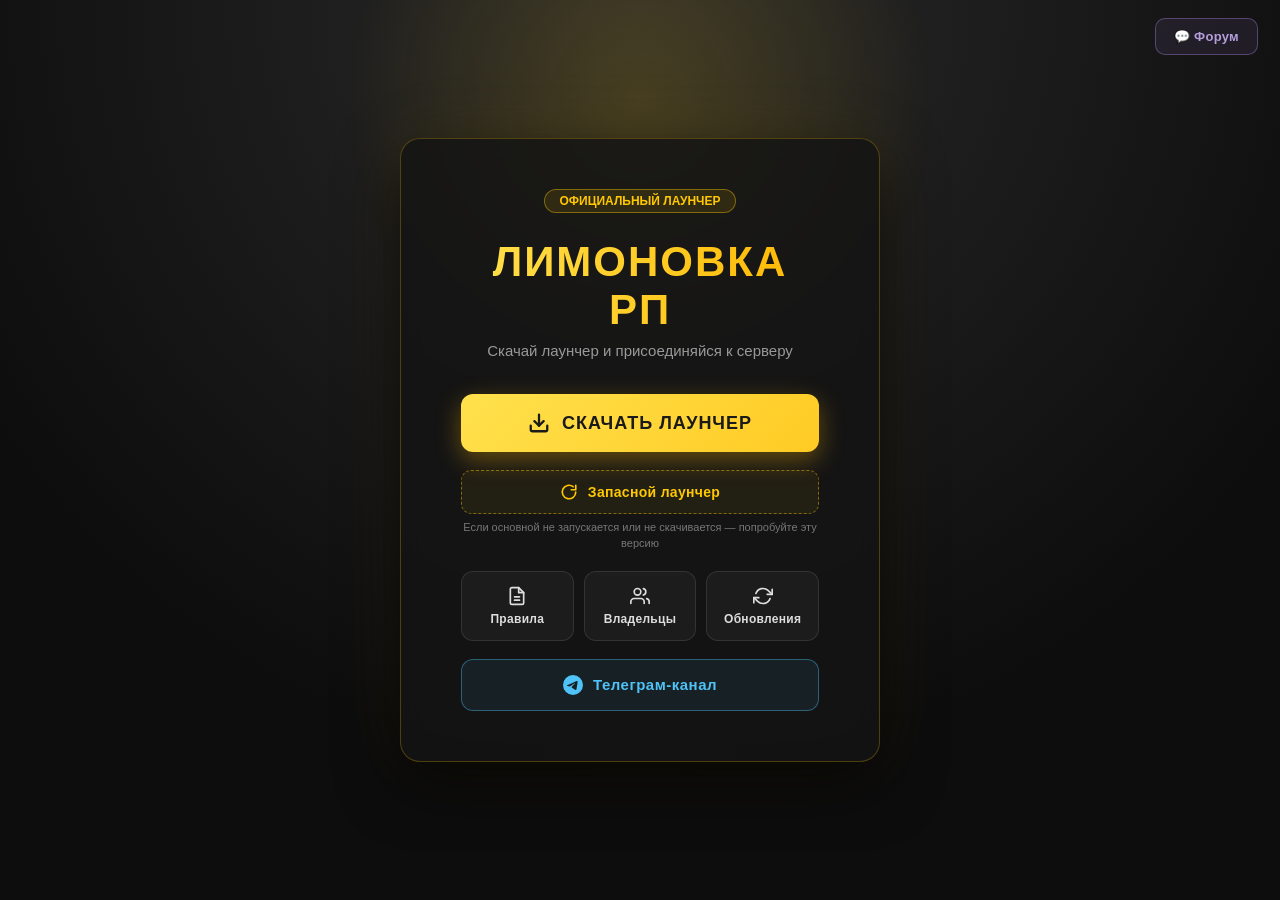
==== commit dff7abb2: "Update and rename index.php to index.html" ====
--- a/index.html
+++ b/index.html
@@ -1,186 +1,426 @@
-<!DOCTYPE html>
-<html>
-<head>
-	<meta charset="utf-8">
-    <link rel="stylesheet" href="style.css">
-    <link rel="stylesheet" href="speed.css">
-    <link rel="stylesheet" href="notify.css">
-    <link rel="stylesheet" href="dialog.css">
-    <link rel="stylesheet" href="spectate.css">
-</head>
-<body>
-    <div class="hud-server-datetime">
-        <div class="hud-server-time">
-            <img src="img\time.png" width="25px">
-            <div id="server-time">22:22</div>
-        </div>
-        <div class="hud-server-time">
-            <img src="img\date.png" width="25px">
-            <div id="server-date">01.10.2024</div>
-        </div>
-    </div>
-    <div class="hud-container">
-        <div class="hud-one-line">
-            <img class="hud-server-logo" src="img\logo.png">
-            <div class="hud-server-name-block">
-        <div class="hud-server-name">Лимоновка</div>
-                <div class="hud-server-number">Первый сервер
-             </div>
-            </div>
-        </div>
-        <div class="hud-line"></div>
-        <div class="hud-two-line">
-            <div>
-                <img id="fist" class="hud-server-fist" src="img\guns\24.png" width="80px">
-                <div id="ammo_value_source" style="display: none;"></div>
-                <div id="ammo_value" style="display: block;">10/10</div>
-            </div>
-            <div>
-                <div class="progress-bar">
-                    <progress id="hp_progress" value="176" max="176"></progress>
-                    <div id="hp_value">176</div>
-                </div>    
-                <div class="progress-bar">
-                    <progress id="arm_progress" value="100" max="100"></progress>
-                    <div id="arm_value">100</div>
-                </div>
-                <div class="progress-bar">
-                    <progress id="eat_progress" value="100" max="100"></progress>
-                    <div id="eat_value">100</div>
-                </div>  
-                <div class="progress-bar">
-                    <progress id="run_progress" value="120" max="120"></progress>
-                    <div id="run_value">120</div>
-                </div>                 
-            </div>
-        </div>
-        <div class="hud-line" style="margin-top: 15px;"></div>
-        <div id="hud-money" class="hud-money">100000₽</div>
-
-        <div id="suspect-block" class="hud-suspect-block">
-            <div class="hud-suspect-text">Вы в розыске</div>
-            <div class="hud-suspect-wanted">
-                <img id="wanted_5" style="opacity: 0.5" src="img/wanted.png" width="25px">
-                <img id="wanted_4" style="opacity: 0.5" src="img/wanted.png" width="25px">
-                <img id="wanted_3" style="opacity: 0.5" src="img/wanted.png" width="25px">
-                <img id="wanted_2" style="opacity: 0.5" src="img/wanted.png" width="25px">
-                <img id="wanted_1" style="opacity: 0.5" src="img/wanted.png" width="25px">
-                <img id="wanted_0" style="opacity: 0.5" src="img/wanted.png" width="25px">
-            </div>
-        </div>
-
-        <div id="notify-right-bock" style="display: none;">
-            <div id="notify-bock-text"></div>
-            <img src="img\notify\bock\notify1.png" width="30px" id="notify-right-img">
-        </div>        
-    </div>
-    <div id="server-info">t.me/Limonovka20</div>
-    <div id="kill_list" class="kill-list">
-    </div>
-    <div id="capture-kill" style="display: none"></div>
-    <div id="capture-info" style="display: none;">
-        <div class="capture-one-command">
-            <div class="capture-score" style="padding-right: 10px;" id="score-one">2</div>
-            <div class="capture-name" id="name-one">Хукнет</div>
-        </div>
-        <div class="capture-center">
-            <div id="capture-time">10:00</div>
-            <div id="capture-time-text">продлений: 2</div>
-        </div>
-        <div class="capture-one-command">
-            <div class="capture-name" style="padding-right: 10px;" id="name-two">Хукнет</div>
-            <div class="capture-score" id="score-two">0</div>
-        </div>        
-    </div>
-    <div id="speed-car" style="display: none;">
-        <img id="speed-back" src="img\speed_back.png" width="500px" alt="">
-        <div id="speed-text">100<div class="kmh">км/ч</div></div>
-
-        <div class="indicators">
-            <!-- <img src="img/speed/engine.png" alt=""> -->
-            <!-- <img style="filter: grayscale(1000%);" src="img/speed/engine.png" alt=""> -->
-            <div class="indication-container">
-                <img src="img\speed\health.png" alt="">
-                <div class="indicator-text" id="chealth">82 %</div>
-            </div>
-            <div class="indication-container" style="margin-left: 0.5vw;">
-                <img src="img\speed\fuel.png" alt="">
-                <div class="indicator-text" id="fuel">100 л</div>
-            </div>
-            <div class="indication-container" style="margin-left: 1.2vw;">
-                <img src="img\speed\icon.png" alt="">
-                <div class="indicator-text" id="icon-car">0002954 км</div>
-            </div>            
-        </div>         
-        <div class="icon-key">
-            <img id="key" src="img\speed\key.png" alt="">
-        </div>            
-        <div class="icon-lights">
-            <img id="light" src="img\speed\lights.png" alt="">
-        </div>             
-        <div class="icon-lock">
-            <img id="lock" src="img\speed\lock.png" alt="">
-        </div>             
-        <div class="icon-engine">
-            <img id="engine" src="img\speed\engine.png" alt="">
-        </div>
-    </div>
-    <div id="notify-center" style="display: none;">
-        <img src="img\notify\icon1.png" id="notify-center-img" alt="">
-        <div id="notify-center-text"></div>
-    </div>
-    <div id="notify-bock-frame">                     
-    </div>           
-    <div id="key-help" style="display: none;">
-        <div id="key-help-name">Пробел</div>
-        <div id="key-help-text">Bзять рабочий транспорт</div>
-    </div>
-    <div id="spectate-menu" style="display: none;">
-        <div class="dialogHeader">Панель наблюдения</div>
-        <div id="spectate-menu-row">
-            <div id="spectate-menu-row-name">Никнейм [UID, ID]</div>
-            <div class="spectate-menu-row-value" id="spectate-player-1">Anton Basov [#11248, 48 ID]</div>
-        </div>
-        <div id="spectate-menu-row">
-            <div id="spectate-menu-row-name">Ping</div>
-            <div class="spectate-menu-row-value" id="spectate-player-2">30 ms</div>
-        </div>        
-        <div id="spectate-menu-row">
-            <div id="spectate-menu-row-name">FPS</div>
-            <div class="spectate-menu-row-value" id="spectate-player-3">29</div>
-        </div>             
-        <div id="spectate-menu-row">
-            <div id="spectate-menu-row-name">Состояние</div>
-            <div class="spectate-menu-row-value" id="spectate-player-4">1</div>
-        </div>  
-        <div id="spectate-menu-row">
-            <div id="spectate-menu-row-name">Здоровье</div>
-            <div class="spectate-menu-row-value" id="spectate-player-5">100.0 HP</div>
-        </div>     
-        <div id="spectate-menu-row">
-            <div id="spectate-menu-row-name">Броня</div>
-            <div class="spectate-menu-row-value" id="spectate-player-6">100.0 ARM</div>
-        </div>    
-        <div id="spectate-menu-row">
-            <div id="spectate-menu-row-name">VW / INT</div>
-            <div class="spectate-menu-row-value" id="spectate-player-7">6 / 0</div>
-        </div>         
-        <div id="spectate-menu-row">
-            <div id="spectate-menu-row-name">Позиция</div>
-            <div class="spectate-menu-row-value" id="spectate-player-8">0.0, 0.0, 0.0</div>
-        </div>                   
-        <div id="spectate-menu-row">
-            <div id="spectate-menu-row-name">Скорость</div>
-            <div class="spectate-menu-row-value" id="spectate-player-9">0 км/ч</div>
-        </div>                     
-        <div id="spectate-menu-row">
-            <div id="spectate-menu-row-name">Время [МСК]</div>
-            <div class="spectate-menu-row-value" id="spectate-player-10">04.02.2023 12:36:31</div>
-        </div>                 
-    </div>
-    <div id="fps" style="display: none;">30 FPS</div>
-    <script src="arbuzovka-hash.js"></script>
-    <script src="js\dialog.js"></script>
-    <script src="js\spectate.js"></script>
-</body>
-</html>+<!DOCTYPE html>
+<html lang="ru">
+<head>
+<meta charset="UTF-8">
+<meta name="viewport" content="width=device-width, initial-scale=1.0">
+<title>Лимоновка РП — Скачать лаунчер</title>
+<meta name="description" content="Официальный лаунчер Лимоновка РП. Скачай и играй бесплатно.">
+<style>
+    * { margin: 0; padding: 0; box-sizing: border-box; }
+    body {
+        font-family: 'Segoe UI', Tahoma, sans-serif;
+        background: radial-gradient(circle at 50% 0%, #2a2a2a 0%, #0d0d0d 70%);
+        color: #fff; min-height: 100vh;
+        display: flex; align-items: center; justify-content: center;
+        padding: 20px; overflow-x: hidden;
+    }
+    .bg-glow {
+        position: fixed; width: 600px; height: 600px;
+        background: radial-gradient(circle, rgba(255,200,0,.15) 0%, transparent 70%);
+        top: -200px; left: 50%; transform: translateX(-50%);
+        pointer-events: none; z-index: 0;
+        animation: glowPulse 4s ease-in-out infinite;
+    }
+    @keyframes glowPulse {
+        0%,100% { opacity:.7; transform:translateX(-50%) scale(1); }
+        50%     { opacity:1;  transform:translateX(-50%) scale(1.15); }
+    }
+    .landing-top {
+        position: fixed; top: 18px; right: 22px; z-index: 5;
+        display: flex; gap: 10px;
+    }
+    .landing-top a {
+        display: inline-flex; align-items: center; gap: 8px;
+        padding: 10px 18px; border-radius: 10px;
+        font-size: 13px; font-weight: 700; letter-spacing: .3px;
+        text-decoration: none; transition: all .25s ease;
+        color: #ffc800; background: rgba(255,200,0,.1);
+        border: 1px solid rgba(255,200,0,.45);
+    }
+    .landing-top a:hover {
+        background: rgba(255,200,0,.2); transform: translateY(-2px);
+    }
+    .landing-top a.forum {
+        color: #b39ddb; background: rgba(149,117,205,.1);
+        border-color: rgba(149,117,205,.45);
+    }
+    .landing-top a.forum:hover { background: rgba(149,117,205,.2); }
+    .card {
+        position: relative; z-index: 1;
+        background: rgba(20,20,20,.85);
+        border: 1px solid rgba(255,200,0,.25);
+        border-radius: 20px; padding: 50px 60px;
+        max-width: 480px; width: 100%; text-align: center;
+        box-shadow: 0 20px 60px rgba(0,0,0,.7), 0 0 80px rgba(255,200,0,.08);
+        backdrop-filter: blur(10px);
+        opacity: 0; transform: translateY(30px) scale(.96);
+        animation: cardIn .8s cubic-bezier(.22,1,.36,1) forwards;
+    }
+    @keyframes cardIn { to { opacity:1; transform:translateY(0) scale(1); } }
+    .logo {
+        font-size: 42px; font-weight: 900; letter-spacing: 2px;
+        background: linear-gradient(90deg,#ffe14d,#ffb800,#ffe14d);
+        background-size: 200% auto;
+        -webkit-background-clip: text; -webkit-text-fill-color: transparent;
+        background-clip: text; margin-bottom: 8px;
+        text-transform: uppercase;
+        animation: logoShine 3s linear infinite;
+    }
+    @keyframes logoShine { to { background-position: 200% center; } }
+    .subtitle { color:#999; font-size:15px; margin-bottom:35px;
+        opacity:0; animation: fadeUp .6s ease .3s forwards; }
+    .badge {
+        display:inline-block; background:rgba(255,200,0,.1);
+        border:1px solid rgba(255,200,0,.4); color:#ffc800;
+        padding:4px 14px; border-radius:30px; font-size:12px;
+        margin-bottom:25px; font-weight:600;
+        opacity:0; animation: fadeUp .6s ease .15s forwards;
+    }
+    @keyframes fadeUp { from{opacity:0;transform:translateY(15px);} to{opacity:1;transform:translateY(0);} }
+    .btn-download {
+        display:inline-flex; align-items:center; justify-content:center; gap:12px;
+        width:100%; padding:18px 30px; font-size:18px; font-weight:800;
+        text-transform:uppercase; letter-spacing:1px; color:#1a1a1a;
+        background:linear-gradient(135deg,#ffe14d 0%,#ffb800 100%);
+        background-size:200% auto; border:none; border-radius:12px;
+        cursor:pointer; text-decoration:none; transition:all .25s ease;
+        box-shadow:0 8px 25px rgba(255,184,0,.35); margin-bottom:12px;
+        opacity:0;
+        animation: fadeUp .6s ease .45s forwards, btnGlow 2.5s ease-in-out 1.2s infinite;
+        position:relative; overflow:hidden;
+    }
+    @keyframes btnGlow {
+        0%,100% { box-shadow:0 8px 25px rgba(255,184,0,.35); }
+        50%     { box-shadow:0 8px 40px rgba(255,184,0,.7); }
+    }
+    .btn-download::before {
+        content:''; position:absolute; top:0; left:-100%;
+        width:100%; height:100%;
+        background:linear-gradient(90deg,transparent,rgba(255,255,255,.5),transparent);
+        transition:left .6s ease;
+    }
+    .btn-download:hover::before { left:100%; }
+    .btn-download:hover {
+        transform:translateY(-3px);
+        box-shadow:0 12px 35px rgba(255,184,0,.55);
+        animation-play-state:paused;
+    }
+    .btn-download:active { transform:translateY(0); }
+    .btn-download svg { width:22px; height:22px; }
+    .btn-download:hover svg { animation:bounceDown .6s ease infinite; }
+    @keyframes bounceDown { 0%,100%{transform:translateY(0);} 50%{transform:translateY(3px);} }
+
+    /* ===== Запасной лаунчер ===== */
+    .fallback {
+        margin-top: 6px; margin-bottom: 20px;
+        opacity:0; animation: fadeUp .6s ease .55s forwards;
+    }
+    .btn-fallback {
+        display:inline-flex; align-items:center; justify-content:center; gap:10px;
+        width:100%; padding:12px 20px; font-size:14px; font-weight:700;
+        letter-spacing:.3px; color:#ffc800; background:rgba(255,200,0,.06);
+        border:1px dashed rgba(255,200,0,.45); border-radius:10px;
+        cursor:pointer; text-decoration:none; transition:all .25s ease;
+    }
+    .btn-fallback:hover {
+        background:rgba(255,200,0,.12);
+        border-style:solid; border-color:rgba(255,200,0,.8);
+        transform:translateY(-2px);
+        box-shadow:0 8px 20px rgba(255,200,0,.15);
+    }
+    .btn-fallback svg { width:18px; height:18px; }
+    .fallback-hint {
+        display:block; margin-top:6px; font-size:11px;
+        color:#777; line-height:1.4;
+    }
+
+    .menu {
+        display:grid; grid-template-columns:1fr 1fr 1fr; gap:10px;
+        margin-bottom:18px;
+        opacity:0; animation: fadeUp .6s ease .65s forwards;
+    }
+    .btn-menu {
+        display:inline-flex; flex-direction:column; align-items:center; justify-content:center;
+        gap:6px; padding:14px 8px; font-size:12px; font-weight:700; letter-spacing:.3px;
+        color:#ddd; background:rgba(255,255,255,.04);
+        border:1px solid rgba(255,255,255,.1); border-radius:12px;
+        text-decoration:none; transition:all .25s ease;
+    }
+    .btn-menu:hover {
+        color:#ffc800; background:rgba(255,200,0,.08);
+        border-color:rgba(255,200,0,.5); transform:translateY(-3px);
+        box-shadow:0 8px 20px rgba(255,200,0,.15);
+    }
+    .btn-menu svg { width:20px; height:20px; }
+
+    .btn-telegram {
+        display:inline-flex; align-items:center; justify-content:center; gap:10px;
+        width:100%; padding:15px 30px; font-size:15px; font-weight:700;
+        letter-spacing:.5px; color:#4fc3f7; background:rgba(79,195,247,.08);
+        border:1px solid rgba(79,195,247,.4); border-radius:12px;
+        cursor:pointer; text-decoration:none; transition:all .25s ease;
+        opacity:0; animation: fadeUp .6s ease .8s forwards;
+    }
+    .btn-telegram:hover {
+        background:rgba(79,195,247,.15); border-color:rgba(79,195,247,.7);
+        transform:translateY(-3px); box-shadow:0 10px 25px rgba(79,195,247,.25);
+    }
+    .btn-telegram:hover svg { animation: tgWiggle .5s ease infinite; }
+    @keyframes tgWiggle { 0%,100%{transform:rotate(0);} 25%{transform:rotate(-10deg);} 75%{transform:rotate(10deg);} }
+    .btn-telegram svg { width:20px; height:20px; }
+
+    /* ===== Страница-инструкция ===== */
+    .guide-title {
+        font-size: 26px; font-weight: 900; letter-spacing: 1px;
+        background: linear-gradient(90deg,#ffe14d,#ffb800,#ffe14d);
+        background-size: 200% auto;
+        -webkit-background-clip: text; -webkit-text-fill-color: transparent;
+        background-clip: text; margin-bottom: 6px;
+        animation: logoShine 3s linear infinite;
+    }
+    .guide-sub { color:#999; font-size:14px; margin-bottom:26px; }
+    .steps { text-align:left; margin-bottom: 26px; }
+    .step {
+        display:flex; gap:14px; align-items:flex-start;
+        padding:14px 16px; margin-bottom:12px;
+        background:rgba(255,255,255,.03);
+        border:1px solid rgba(255,255,255,.08);
+        border-radius:12px;
+        opacity:0; transform:translateY(12px);
+        animation: fadeUp .5s ease forwards;
+    }
+    .step:nth-child(1) { animation-delay:.15s; }
+    .step:nth-child(2) { animation-delay:.3s; }
+    .step:nth-child(3) { animation-delay:.45s; }
+    .step-num {
+        flex-shrink:0; width:30px; height:30px; border-radius:50%;
+        display:flex; align-items:center; justify-content:center;
+        font-size:14px; font-weight:800; color:#1a1a1a;
+        background:linear-gradient(135deg,#ffe14d,#ffb800);
+    }
+    .step-body { flex:1; }
+    .step-title { font-size:14px; font-weight:700; color:#fff; margin-bottom:3px; }
+    .step-text { font-size:12px; color:#999; line-height:1.5; }
+    .step-text a { color:#7ec8e3; text-decoration:none; }
+    .step-text a:hover { text-decoration:underline; }
+    .btn-step {
+        display:inline-flex; align-items:center; justify-content:center; gap:8px;
+        margin-top:8px; padding:8px 16px; font-size:12px; font-weight:700;
+        border-radius:8px; text-decoration:none; transition:all .25s ease;
+    }
+    .btn-step.vc { color:#7ec8e3; background:rgba(126,200,227,.08);
+        border:1px solid rgba(126,200,227,.45); }
+    .btn-step.vc:hover { background:rgba(126,200,227,.18); transform:translateY(-1px); }
+    .btn-step.launch { color:#1a1a1a;
+        background:linear-gradient(135deg,#ffe14d,#ffb800);
+        border:none; box-shadow:0 4px 15px rgba(255,184,0,.3); }
+    .btn-step.launch:hover { transform:translateY(-1px);
+        box-shadow:0 6px 20px rgba(255,184,0,.5); }
+    .btn-step svg { width:16px; height:16px; }
+    .guide-back {
+        display:inline-flex; align-items:center; gap:6px;
+        font-size:13px; font-weight:600; color:#888;
+        text-decoration:none; transition:color .25s ease;
+    }
+    .guide-back:hover { color:#ffc800; }
+    .guide-note {
+        font-size:11px; color:#777; line-height:1.5;
+        padding:12px 14px; margin-bottom:22px;
+        background:rgba(255,200,0,.05);
+        border:1px solid rgba(255,200,0,.2);
+        border-radius:10px; text-align:left;
+    }
+    .guide-note b { color:#ffc800; }
+
+    /* ===== Переключение страниц ===== */
+    .hidden { display: none !important; }
+
+    @media (max-width:500px) {
+        .card { padding:35px 25px; }
+        .logo { font-size:30px; }
+        .btn-download { font-size:15px; padding:15px 20px; }
+        .btn-fallback { font-size:13px; padding:11px 16px; }
+        .btn-telegram { font-size:14px; padding:13px 20px; }
+        .btn-menu { font-size:11px; padding:12px 4px; }
+        .landing-top { top:10px; right:10px; }
+        .landing-top a { padding:8px 12px; font-size:12px; }
+        .guide-title { font-size:22px; }
+    }
+</style>
+</head>
+<body>
+<div class="bg-glow"></div>
+
+<div class="landing-top">
+    <a href="https://magnifimine.hstn.me" target="_blank" class="forum">💬 Форум</a>
+</div>
+
+<!-- ================= ГЛАВНАЯ СТРАНИЦА ================= -->
+<div class="card" id="page-main">
+    <div class="badge">ОФИЦИАЛЬНЫЙ ЛАУНЧЕР</div>
+    <h1 class="logo">Лимоновка РП</h1>
+    <p class="subtitle">Скачай лаунчер и присоединяйся к серверу</p>
+
+    <a href="?guide=main" class="btn-download">
+        <svg viewBox="0 0 24 24" fill="none" stroke="currentColor" stroke-width="2.5" stroke-linecap="round" stroke-linejoin="round">
+            <path d="M21 15v4a2 2 0 0 1-2 2H5a2 2 0 0 1-2-2v-4"/>
+            <polyline points="7 10 12 15 17 10"/>
+            <line x1="12" y1="15" x2="12" y2="3"/>
+        </svg>
+        Скачать лаунчер
+    </a>
+
+    <!-- ===== Запасной лаунчер ===== -->
+    <div class="fallback">
+        <a href="?guide=fallback" class="btn-fallback">
+            <svg viewBox="0 0 24 24" fill="none" stroke="currentColor" stroke-width="2.2" stroke-linecap="round" stroke-linejoin="round">
+                <path d="M21 12a9 9 0 1 1-3.51-7.12"/>
+                <polyline points="21 3 21 9 15 9"/>
+            </svg>
+            Запасной лаунчер
+        </a>
+        <span class="fallback-hint">
+            Если основной не запускается или не скачивается — попробуйте эту версию
+        </span>
+    </div>
+
+    <div class="menu">
+        <a href="rules.php" class="btn-menu">
+            <svg viewBox="0 0 24 24" fill="none" stroke="currentColor" stroke-width="2" stroke-linecap="round" stroke-linejoin="round">
+                <path d="M14 2H6a2 2 0 0 0-2 2v16a2 2 0 0 0 2 2h12a2 2 0 0 0 2-2V8z"/>
+                <polyline points="14 2 14 8 20 8"/>
+                <line x1="9" y1="13" x2="15" y2="13"/>
+                <line x1="9" y1="17" x2="15" y2="17"/>
+            </svg>
+            Правила
+        </a>
+        <a href="owners.php" class="btn-menu">
+            <svg viewBox="0 0 24 24" fill="none" stroke="currentColor" stroke-width="2" stroke-linecap="round" stroke-linejoin="round">
+                <path d="M17 21v-2a4 4 0 0 0-4-4H5a4 4 0 0 0-4 4v2"/>
+                <circle cx="9" cy="7" r="4"/>
+                <path d="M23 21v-2a4 4 0 0 0-3-3.87"/>
+                <path d="M16 3.13a4 4 0 0 1 0 7.75"/>
+            </svg>
+            Владельцы
+        </a>
+        <a href="updates.php" class="btn-menu">
+            <svg viewBox="0 0 24 24" fill="none" stroke="currentColor" stroke-width="2" stroke-linecap="round" stroke-linejoin="round">
+                <polyline points="23 4 23 10 17 10"/>
+                <polyline points="1 20 1 14 7 14"/>
+                <path d="M3.51 9a9 9 0 0 1 14.85-3.36L23 10"/>
+                <path d="M1 14l4.64 4.36A9 9 0 0 0 20.49 15"/>
+            </svg>
+            Обновления
+        </a>
+    </div>
+
+    <a href="https://t.me/limonovka20" target="_blank" class="btn-telegram">
+        <svg viewBox="0 0 24 24" fill="currentColor">
+            <path d="M11.944 0A12 12 0 0 0 0 12a12 12 0 0 0 12 12 12 12 0 0 0 12-12A12 12 0 0 0 12 0a12 12 0 0 0-.056 0zm4.962 7.224c.1-.002.321.023.465.14a.506.506 0 0 1 .171.325c.016.093.036.306.02.472-.18 1.898-.962 6.502-1.36 8.627-.168.9-.499 1.201-.82 1.23-.696.065-1.225-.46-1.9-.902-1.056-.693-1.653-1.124-2.678-1.8-1.185-.78-.417-1.21.258-1.91.177-.184 3.247-2.977 3.307-3.23.007-.032.014-.15-.056-.212s-.174-.041-.249-.024c-.106.024-1.793 1.14-5.061 3.345-.48.33-.913.49-1.302.48-.428-.008-1.252-.241-1.865-.44-.752-.245-1.349-.374-1.297-.789.027-.216.325-.437.893-.663 3.498-1.524 5.83-2.529 6.998-3.014 3.332-1.386 4.025-1.627 4.476-1.635z"/>
+        </svg>
+        Телеграм-канал
+    </a>
+</div>
+
+<!-- ================= СТРАНИЦА-ИНСТРУКЦИЯ ================= -->
+<div class="card hidden" id="page-guide">
+    <div class="badge">ИНСТРУКЦИЯ</div>
+    <h1 class="guide-title">Перед установкой</h1>
+    <p class="guide-sub" id="guide-sub">Основной лаунчер — выполните шаги по порядку</p>
+
+    <div class="steps">
+        <div class="step">
+            <div class="step-num">1</div>
+            <div class="step-body">
+                <div class="step-title">Скачайте компоненты</div>
+                <div class="step-text">Visual C++ Redistributable x64 — без него лаунчер может не запуститься.</div>
+                <a href="https://aka.ms/vc14/vc_redist.x64.exe" class="btn-step vc">
+                    <svg viewBox="0 0 24 24" fill="none" stroke="currentColor" stroke-width="2.2" stroke-linecap="round" stroke-linejoin="round">
+                        <path d="M21 15v4a2 2 0 0 1-2 2H5a2 2 0 0 1-2-2v-4"/>
+                        <polyline points="7 10 12 15 17 10"/>
+                        <line x1="12" y1="15" x2="12" y2="3"/>
+                    </svg>
+                    Скачать компоненты
+                </a>
+            </div>
+        </div>
+        <div class="step">
+            <div class="step-num">2</div>
+            <div class="step-body">
+                <div class="step-title">Установите компоненты</div>
+                <div class="step-text">Запустите скачанный <b>vc_redist.x64.exe</b> и следуйте установщику (галочка «Я согласен» → Установить).</div>
+            </div>
+        </div>
+        <div class="step">
+            <div class="step-num">3</div>
+            <div class="step-body">
+                <div class="step-title">Скачайте лаунчер</div>
+                <div class="step-text" id="guide-launch-text">После установки компонентов можно качать основной лаунчер.</div>
+                <a href="https://github.com/magnifimine/limonovka/raw/main/Limonovka_Setup.exe" id="guide-launch-link" class="btn-step launch">
+                    <svg viewBox="0 0 24 24" fill="none" stroke="currentColor" stroke-width="2.5" stroke-linecap="round" stroke-linejoin="round">
+                        <path d="M21 15v4a2 2 0 0 1-2 2H5a2 2 0 0 1-2-2v-4"/>
+                        <polyline points="7 10 12 15 17 10"/>
+                        <line x1="12" y1="15" x2="12" y2="3"/>
+                    </svg>
+                    <span id="guide-launch-label">Скачать лаунчер</span>
+                </a>
+            </div>
+        </div>
+    </div>
+
+    <div class="guide-note">
+        <b>Важно:</b> если лаунчер уже запускался ранее и всё работает — компоненты можно не устанавливать повторно. Если после установки лаунчер не открывается, перезагрузите ПК.
+    </div>
+
+    <a href="#" id="guide-back" class="guide-back">← Назад на главную</a>
+</div>
+
+<script>
+    // Ссылки
+    var LAUNCHER_MAIN     = "https://github.com/magnifimine/limonovka/raw/main/Limonovka_Setup.exe";
+    var LAUNCHER_FALLBACK = "https://github.com/magnifimine/limonovka/raw/main/Limonovka_Setup2.exe";
+
+    function getParam(name) {
+        var params = new URLSearchParams(window.location.search);
+        return params.get(name);
+    }
+
+    function showPage(page) {
+        var main  = document.getElementById('page-main');
+        var guide = document.getElementById('page-guide');
+
+        if (page === 'main' || page === 'fallback') {
+            main.classList.add('hidden');
+            guide.classList.remove('hidden');
+
+            var isFallback = (page === 'fallback');
+            document.getElementById('guide-sub').textContent =
+                (isFallback ? 'Запасной лаунчер' : 'Основной лаунчер') + ' — выполните шаги по порядку';
+
+            document.getElementById('guide-launch-text').innerHTML =
+                'После установки компонентов можно качать ' +
+                (isFallback ? 'запасной' : 'основной') + ' лаунчер.';
+
+            document.getElementById('guide-launch-link').href =
+                isFallback ? LAUNCHER_FALLBACK : LAUNCHER_MAIN;
+
+            document.getElementById('guide-launch-label').textContent =
+                isFallback ? 'Скачать запасной лаунчер' : 'Скачать лаунчер';
+        } else {
+            guide.classList.add('hidden');
+            main.classList.remove('hidden');
+        }
+    }
+
+    // Показ нужной страницы по ?guide=
+    showPage(getParam('guide'));
+
+    // Назад на главную без перезагрузки
+    document.getElementById('guide-back').addEventListener('click', function (e) {
+        e.preventDefault();
+        history.pushState({}, '', window.location.pathname);
+        showPage(null);
+    });
+</script>
+</body>
+</html>
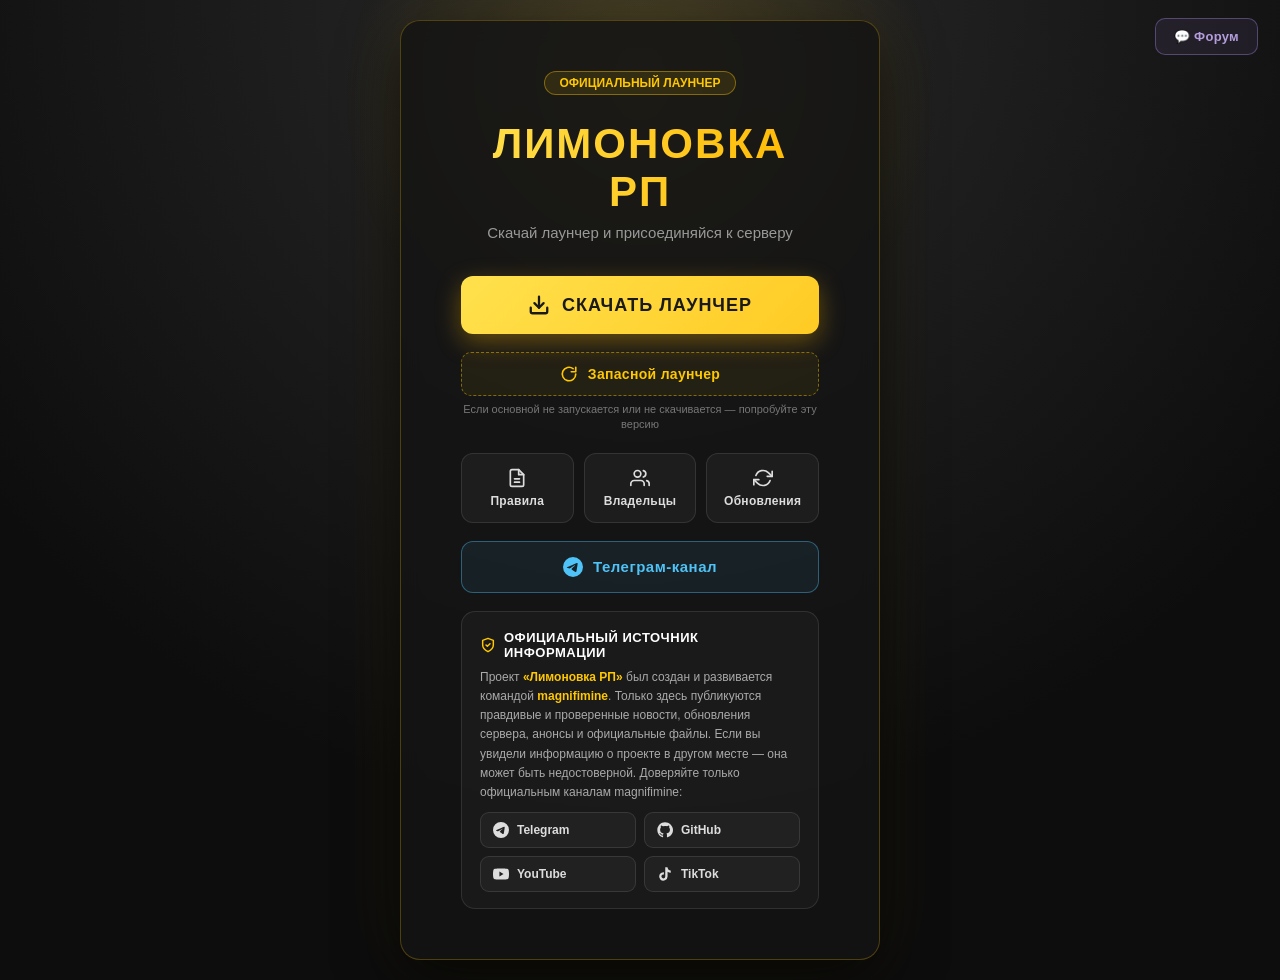
==== commit f3e6771d: "Update index.html" ====
--- a/index.html
+++ b/index.html
@@ -169,6 +169,50 @@
     @keyframes tgWiggle { 0%,100%{transform:rotate(0);} 25%{transform:rotate(-10deg);} 75%{transform:rotate(10deg);} }
     .btn-telegram svg { width:20px; height:20px; }
 
+    /* ===== Официальный источник (magnifimine) ===== */
+    .official {
+        margin-top: 18px;
+        padding: 18px 18px 16px;
+        background: rgba(255,255,255,.03);
+        border: 1px solid rgba(255,255,255,.1);
+        border-radius: 14px;
+        text-align: left;
+        opacity:0; animation: fadeUp .6s ease .95s forwards;
+    }
+    .official-title {
+        display: flex; align-items: center; gap: 8px;
+        font-size: 13px; font-weight: 800; color: #fff;
+        text-transform: uppercase; letter-spacing: .5px;
+        margin-bottom: 8px;
+    }
+    .official-title svg { width: 16px; height: 16px; color: #ffc800; flex-shrink: 0; }
+    .official p {
+        font-size: 12px; color: #aaa; line-height: 1.6;
+        margin-bottom: 10px;
+    }
+    .official p b { color: #ffc800; }
+    .official-links {
+        display: grid; grid-template-columns: 1fr 1fr; gap: 8px;
+    }
+    .official-link {
+        display: inline-flex; align-items: center; gap: 8px;
+        padding: 9px 12px; border-radius: 9px;
+        font-size: 12px; font-weight: 700; text-decoration: none;
+        color: #ddd; background: rgba(255,255,255,.04);
+        border: 1px solid rgba(255,255,255,.1);
+        transition: all .25s ease;
+    }
+    .official-link:hover {
+        background: rgba(255,200,0,.08);
+        border-color: rgba(255,200,0,.5);
+        color: #ffc800; transform: translateY(-2px);
+    }
+    .official-link svg { width: 16px; height: 16px; flex-shrink: 0; }
+    .official-link.tg:hover    { color:#4fc3f7; border-color:rgba(79,195,247,.6);  background:rgba(79,195,247,.1); }
+    .official-link.gh:hover    { color:#e6e6e6; border-color:rgba(255,255,255,.5); background:rgba(255,255,255,.08); }
+    .official-link.yt:hover    { color:#ff5b5b; border-color:rgba(255,91,91,.6);   background:rgba(255,91,91,.1); }
+    .official-link.tt:hover    { color:#69f0ff; border-color:rgba(105,240,255,.6); background:rgba(105,240,255,.1); }
+
     /* ===== Страница-инструкция ===== */
     .guide-title {
         font-size: 26px; font-weight: 900; letter-spacing: 1px;
@@ -245,6 +289,8 @@
         .landing-top { top:10px; right:10px; }
         .landing-top a { padding:8px 12px; font-size:12px; }
         .guide-title { font-size:22px; }
+        .official-links { grid-template-columns: 1fr; }
+        .official { padding: 14px; }
     }
 </style>
 </head>
@@ -285,7 +331,7 @@
     </div>
 
     <div class="menu">
-        <a href="rules.php" class="btn-menu">
+        <a href="rules.html" class="btn-menu">
             <svg viewBox="0 0 24 24" fill="none" stroke="currentColor" stroke-width="2" stroke-linecap="round" stroke-linejoin="round">
                 <path d="M14 2H6a2 2 0 0 0-2 2v16a2 2 0 0 0 2 2h12a2 2 0 0 0 2-2V8z"/>
                 <polyline points="14 2 14 8 20 8"/>
@@ -294,7 +340,7 @@
             </svg>
             Правила
         </a>
-        <a href="owners.php" class="btn-menu">
+        <a href="owners.html" class="btn-menu">
             <svg viewBox="0 0 24 24" fill="none" stroke="currentColor" stroke-width="2" stroke-linecap="round" stroke-linejoin="round">
                 <path d="M17 21v-2a4 4 0 0 0-4-4H5a4 4 0 0 0-4 4v2"/>
                 <circle cx="9" cy="7" r="4"/>
@@ -303,7 +349,7 @@
             </svg>
             Владельцы
         </a>
-        <a href="updates.php" class="btn-menu">
+        <a href="updates.html" class="btn-menu">
             <svg viewBox="0 0 24 24" fill="none" stroke="currentColor" stroke-width="2" stroke-linecap="round" stroke-linejoin="round">
                 <polyline points="23 4 23 10 17 10"/>
                 <polyline points="1 20 1 14 7 14"/>
@@ -320,6 +366,49 @@
         </svg>
         Телеграм-канал
     </a>
+
+    <!-- ===== Официальный источник (magnifimine) ===== -->
+    <div class="official">
+        <div class="official-title">
+            <svg viewBox="0 0 24 24" fill="none" stroke="currentColor" stroke-width="2.2" stroke-linecap="round" stroke-linejoin="round">
+                <path d="M12 22s8-4 8-10V5l-8-3-8 3v7c0 6 8 10 8 10z"/>
+                <polyline points="9 12 11 14 15 10"/>
+            </svg>
+            Официальный источник информации
+        </div>
+        <p>
+            Проект <b>«Лимоновка РП»</b> был создан и развивается командой <b>magnifimine</b>.
+            Только здесь публикуются правдивые и проверенные новости, обновления сервера,
+            анонсы и официальные файлы. Если вы увидели информацию о проекте в другом месте —
+            она может быть недостоверной. Доверяйте только официальным каналам magnifimine:
+        </p>
+        <div class="official-links">
+            <a href="https://t.me/limonovka20" target="_blank" class="official-link tg">
+                <svg viewBox="0 0 24 24" fill="currentColor">
+                    <path d="M11.944 0A12 12 0 0 0 0 12a12 12 0 0 0 12 12 12 12 0 0 0 12-12A12 12 0 0 0 12 0a12 12 0 0 0-.056 0zm4.962 7.224c.1-.002.321.023.465.14a.506.506 0 0 1 .171.325c.016.093.036.306.02.472-.18 1.898-.962 6.502-1.36 8.627-.168.9-.499 1.201-.82 1.23-.696.065-1.225-.46-1.9-.902-1.056-.693-1.653-1.124-2.678-1.8-1.185-.78-.417-1.21.258-1.91.177-.184 3.247-2.977 3.307-3.23.007-.032.014-.15-.056-.212s-.174-.041-.249-.024c-.106.024-1.793 1.14-5.061 3.345-.48.33-.913.49-1.302.48-.428-.008-1.252-.241-1.865-.44-.752-.245-1.349-.374-1.297-.789.027-.216.325-.437.893-.663 3.498-1.524 5.83-2.529 6.998-3.014 3.332-1.386 4.025-1.627 4.476-1.635z"/>
+                </svg>
+                Telegram
+            </a>
+            <a href="https://github.com/magnifimine" target="_blank" class="official-link gh">
+                <svg viewBox="0 0 24 24" fill="currentColor">
+                    <path d="M12 .5C5.65.5.5 5.65.5 12c0 5.08 3.29 9.39 7.86 10.91.58.11.79-.25.79-.55 0-.27-.01-1.17-.02-2.12-3.2.7-3.88-1.36-3.88-1.36-.52-1.33-1.28-1.68-1.28-1.68-1.05-.72.08-.7.08-.7 1.16.08 1.77 1.19 1.77 1.19 1.03 1.77 2.7 1.26 3.36.96.1-.75.4-1.26.73-1.55-2.55-.29-5.24-1.28-5.24-5.68 0-1.25.45-2.28 1.19-3.08-.12-.29-.52-1.46.11-3.05 0 0 .97-.31 3.18 1.18a11 11 0 0 1 2.9-.39c.98 0 1.97.13 2.9.39 2.2-1.49 3.17-1.18 3.17-1.18.63 1.59.23 2.76.11 3.05.74.8 1.19 1.83 1.19 3.08 0 4.41-2.69 5.38-5.25 5.67.41.35.78 1.05.78 2.12 0 1.53-.01 2.76-.01 3.14 0 .3.21.67.8.55C20.71 21.39 24 17.08 24 12 24 5.65 18.35.5 12 .5z"/>
+                </svg>
+                GitHub
+            </a>
+            <a href="https://youtube.com/@magnifimine" target="_blank" class="official-link yt">
+                <svg viewBox="0 0 24 24" fill="currentColor">
+                    <path d="M23.5 6.2a3 3 0 0 0-2.1-2.1C19.5 3.6 12 3.6 12 3.6s-7.5 0-9.4.5A3 3 0 0 0 .5 6.2 31 31 0 0 0 0 12a31 31 0 0 0 .5 5.8 3 3 0 0 0 2.1 2.1c1.9.5 9.4.5 9.4.5s7.5 0 9.4-.5a3 3 0 0 0 2.1-2.1A31 31 0 0 0 24 12a31 31 0 0 0-.5-5.8zM9.6 15.6V8.4l6.2 3.6-6.2 3.6z"/>
+                </svg>
+                YouTube
+            </a>
+            <a href="https://tiktok.com/@magnifimine" target="_blank" class="official-link tt">
+                <svg viewBox="0 0 24 24" fill="currentColor">
+                    <path d="M19.59 6.69a4.83 4.83 0 0 1-3.77-4.25V2h-3.45v13.67a2.89 2.89 0 0 1-5.2 1.74 2.89 2.89 0 0 1 2.31-4.64 2.9 2.9 0 0 1 .88.13V9.4a6.84 6.84 0 0 0-1-.05A6.33 6.33 0 0 0 5 20.1a6.34 6.34 0 0 0 10.86-4.43v-7a8.16 8.16 0 0 0 4.77 1.52v-3.4a4.85 4.85 0 0 1-1-.1z"/>
+                </svg>
+                TikTok
+            </a>
+        </div>
+    </div>
 </div>
 
 <!-- ================= СТРАНИЦА-ИНСТРУКЦИЯ ================= -->
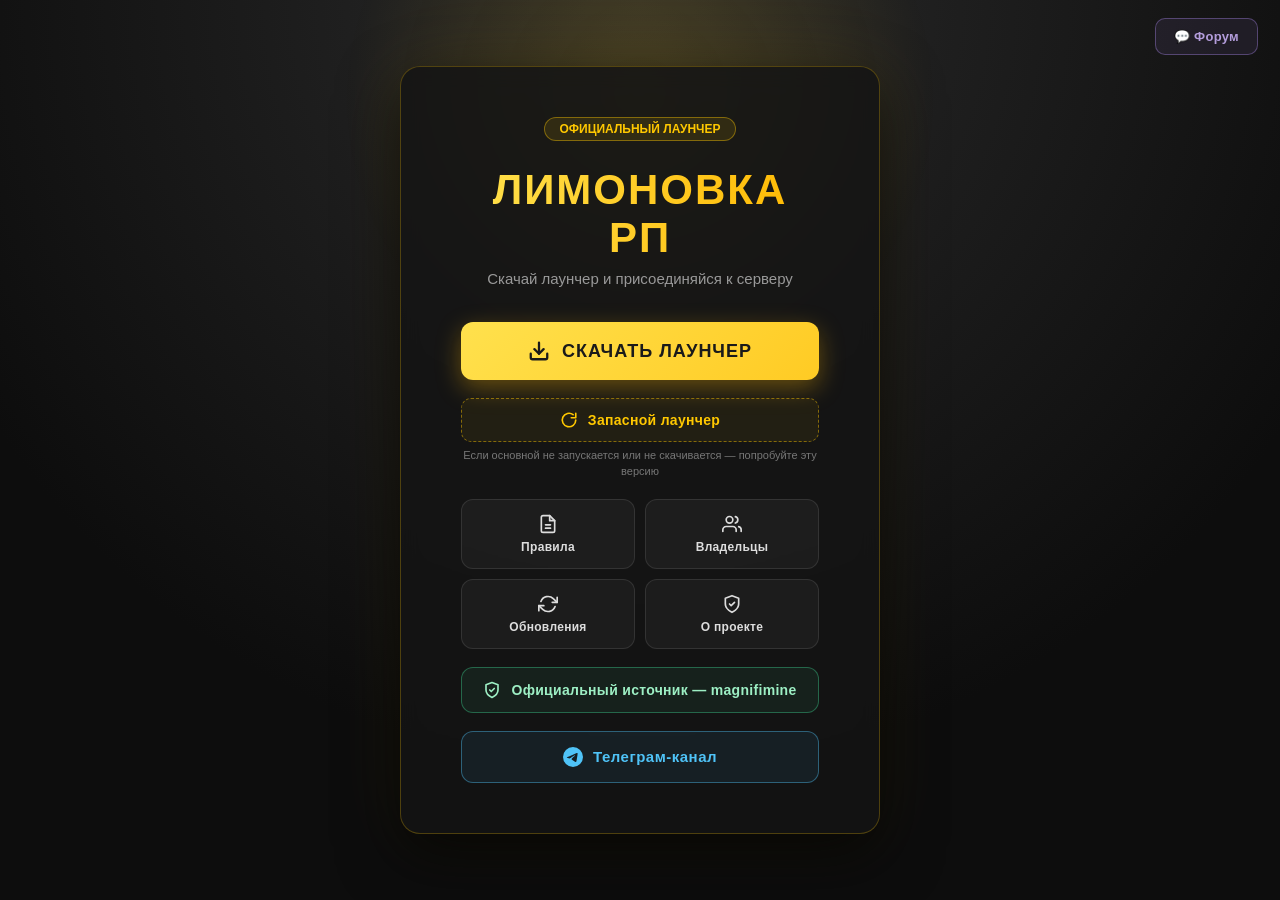
==== commit bbf4c9ce: "Update index.html" ====
--- a/index.html
+++ b/index.html
@@ -135,7 +135,7 @@
     }
 
     .menu {
-        display:grid; grid-template-columns:1fr 1fr 1fr; gap:10px;
+        display:grid; grid-template-columns:1fr 1fr; gap:10px;
         margin-bottom:18px;
         opacity:0; animation: fadeUp .6s ease .65s forwards;
     }
@@ -152,6 +152,22 @@
         box-shadow:0 8px 20px rgba(255,200,0,.15);
     }
     .btn-menu svg { width:20px; height:20px; }
+
+    /* ===== Кнопка О проекте (magnifimine) ===== */
+    .btn-about {
+        display:inline-flex; align-items:center; justify-content:center; gap:10px;
+        width:100%; padding:13px 20px; font-size:14px; font-weight:700;
+        letter-spacing:.3px; color:#9defc4; background:rgba(62,207,142,.08);
+        border:1px solid rgba(62,207,142,.4); border-radius:12px;
+        cursor:pointer; text-decoration:none; transition:all .25s ease;
+        margin-bottom:18px;
+        opacity:0; animation: fadeUp .6s ease .75s forwards;
+    }
+    .btn-about:hover {
+        background:rgba(62,207,142,.16); border-color:rgba(62,207,142,.8);
+        transform:translateY(-2px); box-shadow:0 8px 20px rgba(62,207,142,.2);
+    }
+    .btn-about svg { width:18px; height:18px; }
 
     .btn-telegram {
         display:inline-flex; align-items:center; justify-content:center; gap:10px;
@@ -168,50 +184,6 @@
     .btn-telegram:hover svg { animation: tgWiggle .5s ease infinite; }
     @keyframes tgWiggle { 0%,100%{transform:rotate(0);} 25%{transform:rotate(-10deg);} 75%{transform:rotate(10deg);} }
     .btn-telegram svg { width:20px; height:20px; }
-
-    /* ===== Официальный источник (magnifimine) ===== */
-    .official {
-        margin-top: 18px;
-        padding: 18px 18px 16px;
-        background: rgba(255,255,255,.03);
-        border: 1px solid rgba(255,255,255,.1);
-        border-radius: 14px;
-        text-align: left;
-        opacity:0; animation: fadeUp .6s ease .95s forwards;
-    }
-    .official-title {
-        display: flex; align-items: center; gap: 8px;
-        font-size: 13px; font-weight: 800; color: #fff;
-        text-transform: uppercase; letter-spacing: .5px;
-        margin-bottom: 8px;
-    }
-    .official-title svg { width: 16px; height: 16px; color: #ffc800; flex-shrink: 0; }
-    .official p {
-        font-size: 12px; color: #aaa; line-height: 1.6;
-        margin-bottom: 10px;
-    }
-    .official p b { color: #ffc800; }
-    .official-links {
-        display: grid; grid-template-columns: 1fr 1fr; gap: 8px;
-    }
-    .official-link {
-        display: inline-flex; align-items: center; gap: 8px;
-        padding: 9px 12px; border-radius: 9px;
-        font-size: 12px; font-weight: 700; text-decoration: none;
-        color: #ddd; background: rgba(255,255,255,.04);
-        border: 1px solid rgba(255,255,255,.1);
-        transition: all .25s ease;
-    }
-    .official-link:hover {
-        background: rgba(255,200,0,.08);
-        border-color: rgba(255,200,0,.5);
-        color: #ffc800; transform: translateY(-2px);
-    }
-    .official-link svg { width: 16px; height: 16px; flex-shrink: 0; }
-    .official-link.tg:hover    { color:#4fc3f7; border-color:rgba(79,195,247,.6);  background:rgba(79,195,247,.1); }
-    .official-link.gh:hover    { color:#e6e6e6; border-color:rgba(255,255,255,.5); background:rgba(255,255,255,.08); }
-    .official-link.yt:hover    { color:#ff5b5b; border-color:rgba(255,91,91,.6);   background:rgba(255,91,91,.1); }
-    .official-link.tt:hover    { color:#69f0ff; border-color:rgba(105,240,255,.6); background:rgba(105,240,255,.1); }
 
     /* ===== Страница-инструкция ===== */
     .guide-title {
@@ -285,12 +257,11 @@
         .btn-download { font-size:15px; padding:15px 20px; }
         .btn-fallback { font-size:13px; padding:11px 16px; }
         .btn-telegram { font-size:14px; padding:13px 20px; }
+        .btn-about { font-size:13px; padding:12px 16px; }
         .btn-menu { font-size:11px; padding:12px 4px; }
         .landing-top { top:10px; right:10px; }
         .landing-top a { padding:8px 12px; font-size:12px; }
         .guide-title { font-size:22px; }
-        .official-links { grid-template-columns: 1fr; }
-        .official { padding: 14px; }
     }
 </style>
 </head>
@@ -358,7 +329,23 @@
             </svg>
             Обновления
         </a>
+        <a href="magnifimine.html" class="btn-menu">
+            <svg viewBox="0 0 24 24" fill="none" stroke="currentColor" stroke-width="2" stroke-linecap="round" stroke-linejoin="round">
+                <path d="M12 22s8-4 8-10V5l-8-3-8 3v7c0 6 8 10 8 10z"/>
+                <polyline points="9 12 11 14 15 10"/>
+            </svg>
+            О проекте
+        </a>
     </div>
+
+    <!-- ===== Кнопка О проекте (magnifimine) ===== -->
+    <a href="magnifimine.html" class="btn-about">
+        <svg viewBox="0 0 24 24" fill="none" stroke="currentColor" stroke-width="2.2" stroke-linecap="round" stroke-linejoin="round">
+            <path d="M12 22s8-4 8-10V5l-8-3-8 3v7c0 6 8 10 8 10z"/>
+            <polyline points="9 12 11 14 15 10"/>
+        </svg>
+        Официальный источник — magnifimine
+    </a>
 
     <a href="https://t.me/limonovka20" target="_blank" class="btn-telegram">
         <svg viewBox="0 0 24 24" fill="currentColor">
@@ -366,49 +353,6 @@
         </svg>
         Телеграм-канал
     </a>
-
-    <!-- ===== Официальный источник (magnifimine) ===== -->
-    <div class="official">
-        <div class="official-title">
-            <svg viewBox="0 0 24 24" fill="none" stroke="currentColor" stroke-width="2.2" stroke-linecap="round" stroke-linejoin="round">
-                <path d="M12 22s8-4 8-10V5l-8-3-8 3v7c0 6 8 10 8 10z"/>
-                <polyline points="9 12 11 14 15 10"/>
-            </svg>
-            Официальный источник информации
-        </div>
-        <p>
-            Проект <b>«Лимоновка РП»</b> был создан и развивается командой <b>magnifimine</b>.
-            Только здесь публикуются правдивые и проверенные новости, обновления сервера,
-            анонсы и официальные файлы. Если вы увидели информацию о проекте в другом месте —
-            она может быть недостоверной. Доверяйте только официальным каналам magnifimine:
-        </p>
-        <div class="official-links">
-            <a href="https://t.me/limonovka20" target="_blank" class="official-link tg">
-                <svg viewBox="0 0 24 24" fill="currentColor">
-                    <path d="M11.944 0A12 12 0 0 0 0 12a12 12 0 0 0 12 12 12 12 0 0 0 12-12A12 12 0 0 0 12 0a12 12 0 0 0-.056 0zm4.962 7.224c.1-.002.321.023.465.14a.506.506 0 0 1 .171.325c.016.093.036.306.02.472-.18 1.898-.962 6.502-1.36 8.627-.168.9-.499 1.201-.82 1.23-.696.065-1.225-.46-1.9-.902-1.056-.693-1.653-1.124-2.678-1.8-1.185-.78-.417-1.21.258-1.91.177-.184 3.247-2.977 3.307-3.23.007-.032.014-.15-.056-.212s-.174-.041-.249-.024c-.106.024-1.793 1.14-5.061 3.345-.48.33-.913.49-1.302.48-.428-.008-1.252-.241-1.865-.44-.752-.245-1.349-.374-1.297-.789.027-.216.325-.437.893-.663 3.498-1.524 5.83-2.529 6.998-3.014 3.332-1.386 4.025-1.627 4.476-1.635z"/>
-                </svg>
-                Telegram
-            </a>
-            <a href="https://github.com/magnifimine" target="_blank" class="official-link gh">
-                <svg viewBox="0 0 24 24" fill="currentColor">
-                    <path d="M12 .5C5.65.5.5 5.65.5 12c0 5.08 3.29 9.39 7.86 10.91.58.11.79-.25.79-.55 0-.27-.01-1.17-.02-2.12-3.2.7-3.88-1.36-3.88-1.36-.52-1.33-1.28-1.68-1.28-1.68-1.05-.72.08-.7.08-.7 1.16.08 1.77 1.19 1.77 1.19 1.03 1.77 2.7 1.26 3.36.96.1-.75.4-1.26.73-1.55-2.55-.29-5.24-1.28-5.24-5.68 0-1.25.45-2.28 1.19-3.08-.12-.29-.52-1.46.11-3.05 0 0 .97-.31 3.18 1.18a11 11 0 0 1 2.9-.39c.98 0 1.97.13 2.9.39 2.2-1.49 3.17-1.18 3.17-1.18.63 1.59.23 2.76.11 3.05.74.8 1.19 1.83 1.19 3.08 0 4.41-2.69 5.38-5.25 5.67.41.35.78 1.05.78 2.12 0 1.53-.01 2.76-.01 3.14 0 .3.21.67.8.55C20.71 21.39 24 17.08 24 12 24 5.65 18.35.5 12 .5z"/>
-                </svg>
-                GitHub
-            </a>
-            <a href="https://youtube.com/@magnifimine" target="_blank" class="official-link yt">
-                <svg viewBox="0 0 24 24" fill="currentColor">
-                    <path d="M23.5 6.2a3 3 0 0 0-2.1-2.1C19.5 3.6 12 3.6 12 3.6s-7.5 0-9.4.5A3 3 0 0 0 .5 6.2 31 31 0 0 0 0 12a31 31 0 0 0 .5 5.8 3 3 0 0 0 2.1 2.1c1.9.5 9.4.5 9.4.5s7.5 0 9.4-.5a3 3 0 0 0 2.1-2.1A31 31 0 0 0 24 12a31 31 0 0 0-.5-5.8zM9.6 15.6V8.4l6.2 3.6-6.2 3.6z"/>
-                </svg>
-                YouTube
-            </a>
-            <a href="https://tiktok.com/@magnifimine" target="_blank" class="official-link tt">
-                <svg viewBox="0 0 24 24" fill="currentColor">
-                    <path d="M19.59 6.69a4.83 4.83 0 0 1-3.77-4.25V2h-3.45v13.67a2.89 2.89 0 0 1-5.2 1.74 2.89 2.89 0 0 1 2.31-4.64 2.9 2.9 0 0 1 .88.13V9.4a6.84 6.84 0 0 0-1-.05A6.33 6.33 0 0 0 5 20.1a6.34 6.34 0 0 0 10.86-4.43v-7a8.16 8.16 0 0 0 4.77 1.52v-3.4a4.85 4.85 0 0 1-1-.1z"/>
-                </svg>
-                TikTok
-            </a>
-        </div>
-    </div>
 </div>
 
 <!-- ================= СТРАНИЦА-ИНСТРУКЦИЯ ================= -->
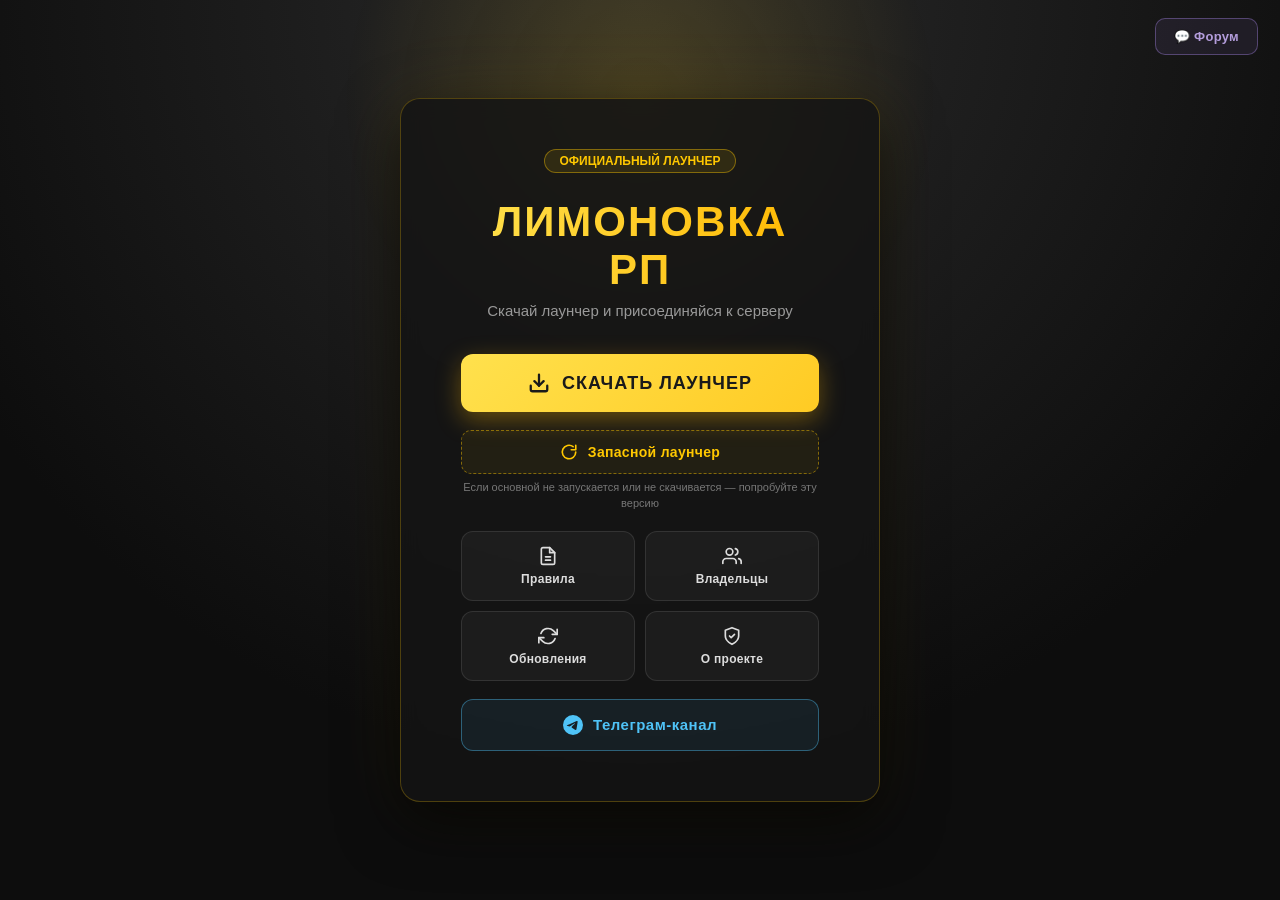
==== commit 859ce008: "Update index.html" ====
--- a/index.html
+++ b/index.html
@@ -153,22 +153,6 @@
     }
     .btn-menu svg { width:20px; height:20px; }
 
-    /* ===== Кнопка О проекте (magnifimine) ===== */
-    .btn-about {
-        display:inline-flex; align-items:center; justify-content:center; gap:10px;
-        width:100%; padding:13px 20px; font-size:14px; font-weight:700;
-        letter-spacing:.3px; color:#9defc4; background:rgba(62,207,142,.08);
-        border:1px solid rgba(62,207,142,.4); border-radius:12px;
-        cursor:pointer; text-decoration:none; transition:all .25s ease;
-        margin-bottom:18px;
-        opacity:0; animation: fadeUp .6s ease .75s forwards;
-    }
-    .btn-about:hover {
-        background:rgba(62,207,142,.16); border-color:rgba(62,207,142,.8);
-        transform:translateY(-2px); box-shadow:0 8px 20px rgba(62,207,142,.2);
-    }
-    .btn-about svg { width:18px; height:18px; }
-
     .btn-telegram {
         display:inline-flex; align-items:center; justify-content:center; gap:10px;
         width:100%; padding:15px 30px; font-size:15px; font-weight:700;
@@ -257,7 +241,6 @@
         .btn-download { font-size:15px; padding:15px 20px; }
         .btn-fallback { font-size:13px; padding:11px 16px; }
         .btn-telegram { font-size:14px; padding:13px 20px; }
-        .btn-about { font-size:13px; padding:12px 16px; }
         .btn-menu { font-size:11px; padding:12px 4px; }
         .landing-top { top:10px; right:10px; }
         .landing-top a { padding:8px 12px; font-size:12px; }
@@ -337,15 +320,6 @@
             О проекте
         </a>
     </div>
-
-    <!-- ===== Кнопка О проекте (magnifimine) ===== -->
-    <a href="magnifimine.html" class="btn-about">
-        <svg viewBox="0 0 24 24" fill="none" stroke="currentColor" stroke-width="2.2" stroke-linecap="round" stroke-linejoin="round">
-            <path d="M12 22s8-4 8-10V5l-8-3-8 3v7c0 6 8 10 8 10z"/>
-            <polyline points="9 12 11 14 15 10"/>
-        </svg>
-        Официальный источник — magnifimine
-    </a>
 
     <a href="https://t.me/limonovka20" target="_blank" class="btn-telegram">
         <svg viewBox="0 0 24 24" fill="currentColor">
